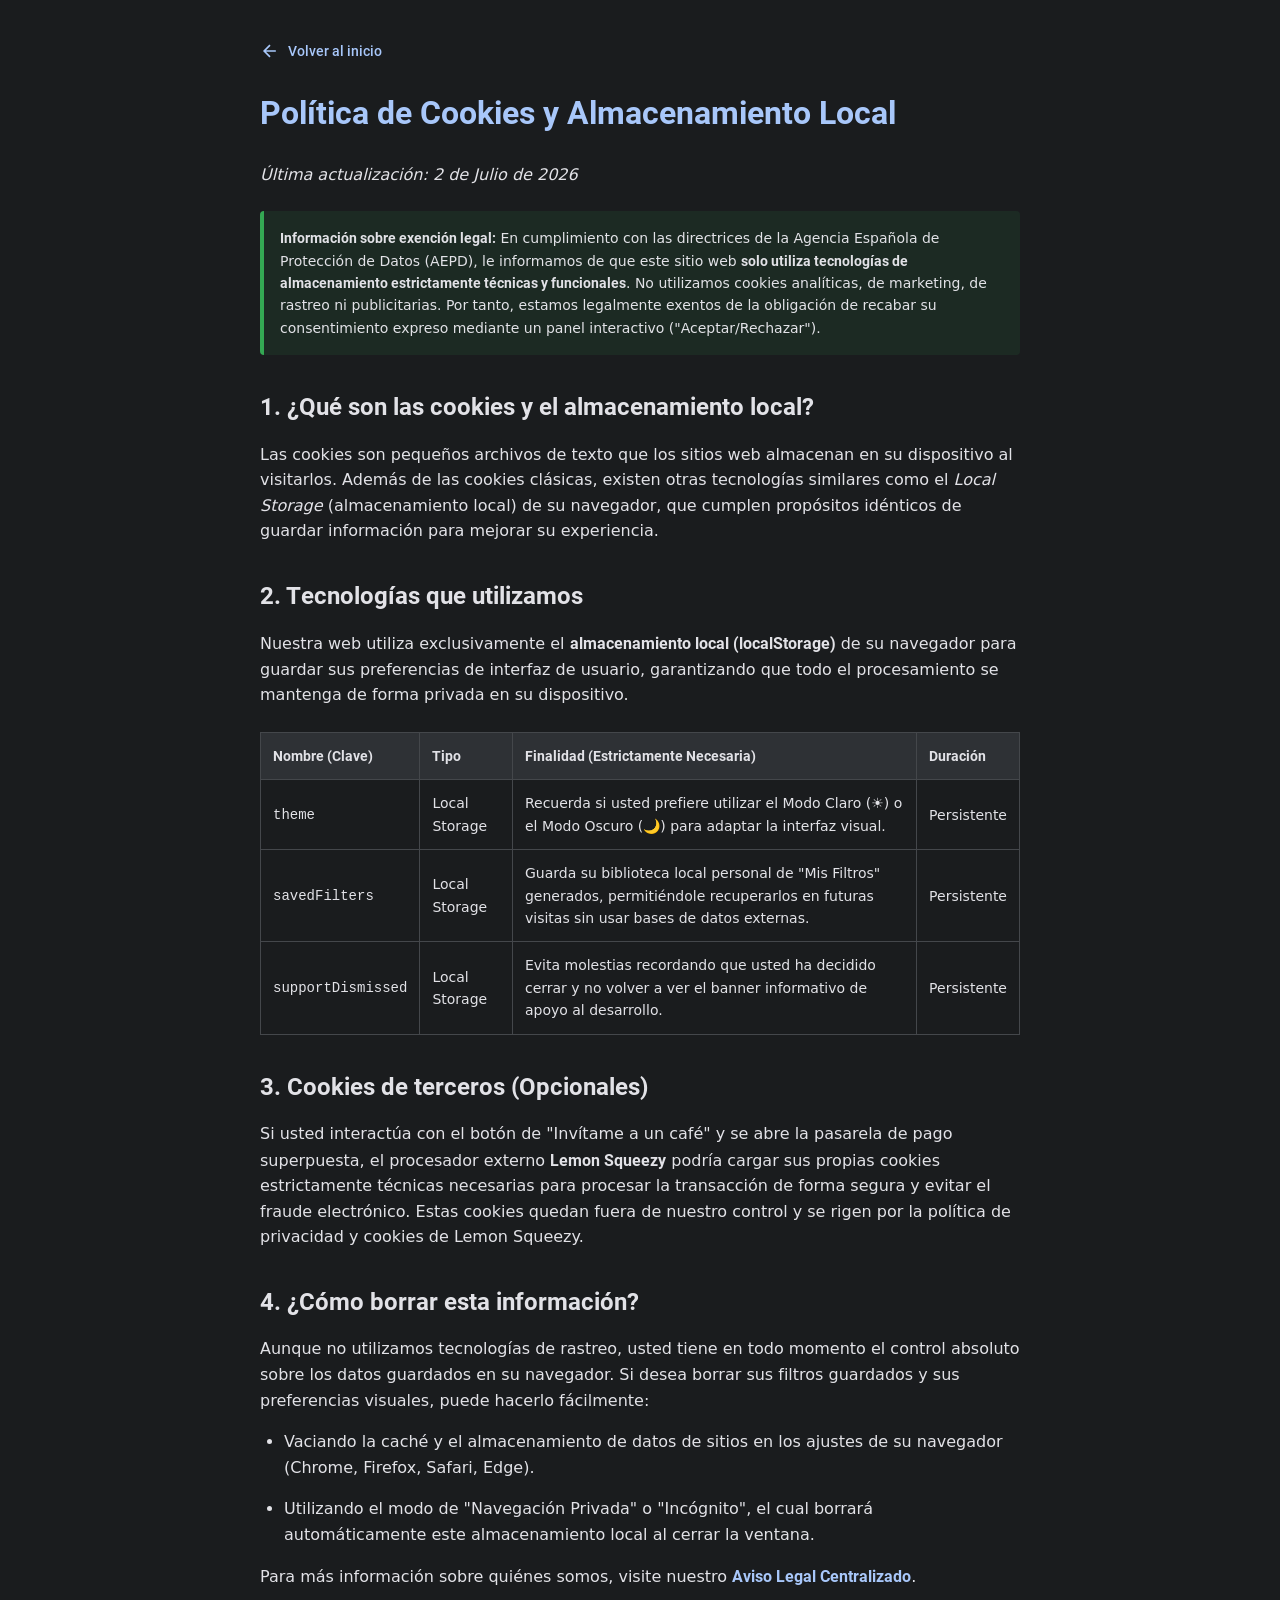
==== legal/cookies.html @ 8088daf4 "FEATURE - Implement Universal Donation Integrator - Replace rate-limited GitHub API check with a mod" ====
<!DOCTYPE html>
<html lang="es" data-theme="dark">
<head>
  <meta charset="UTF-8" />
  <meta name="viewport" content="width=device-width, initial-scale=1.0" />
  <title>Política de Cookies - Gmail Filter Builder</title>
  <link rel="stylesheet" href="../assets/css/styles.css?v=3" />
  <style>
    .legal-container {
      max-width: 800px;
      margin: 40px auto;
      padding: 0 20px;
      line-height: 1.6;
      color: var(--md-on-surface);
      font-family: var(--font-base);
    }
    .legal-container h1 { font-size: 32px; margin-bottom: 24px; color: var(--md-primary); }
    .legal-container h2 { font-size: 24px; margin-top: 32px; margin-bottom: 16px; }
    .legal-container h3 { font-size: 18px; margin-top: 24px; margin-bottom: 12px; }
    .legal-container p, .legal-container li { margin-bottom: 16px; font-size: 16px; }
    .legal-container ul { padding-left: 24px; }
    .legal-container table { width: 100%; border-collapse: collapse; margin: 24px 0; font-size: 14px; }
    .legal-container th, .legal-container td { border: 1px solid var(--md-outline); padding: 12px; text-align: left; }
    .legal-container th { background: var(--md-surface-variant); }
    .legal-container a { color: var(--md-primary); text-decoration: none; }
    .legal-container a:hover { text-decoration: underline; }
    .back-btn { display: inline-flex; align-items: center; gap: 8px; margin-bottom: 24px; color: var(--md-on-surface-variant); text-decoration: none; font-weight: 500; }
    .back-btn:hover { color: var(--md-primary); }
    .alert-box { background: rgba(52, 168, 83, 0.1); border-left: 4px solid #34A853; padding: 16px; margin: 24px 0; border-radius: 4px; }
  </style>
</head>
<body>
  <div class="legal-container">
    <a href="../index.html" class="back-btn">
      <svg width="20" height="20" viewBox="0 0 24 24" fill="none" stroke="currentColor" stroke-width="2"><path d="M19 12H5M12 19l-7-7 7-7"/></svg>
      Volver al inicio
    </a>
    
    <h1>Política de Cookies y Almacenamiento Local</h1>
    <p><em>Última actualización: 2 de Julio de 2026</em></p>

    <div class="alert-box">
      <strong>Información sobre exención legal:</strong> En cumplimiento con las directrices de la Agencia Española de Protección de Datos (AEPD), le informamos de que este sitio web <strong>solo utiliza tecnologías de almacenamiento estrictamente técnicas y funcionales</strong>. No utilizamos cookies analíticas, de marketing, de rastreo ni publicitarias. Por tanto, estamos legalmente exentos de la obligación de recabar su consentimiento expreso mediante un panel interactivo ("Aceptar/Rechazar").
    </div>

    <h2>1. ¿Qué son las cookies y el almacenamiento local?</h2>
    <p>Las cookies son pequeños archivos de texto que los sitios web almacenan en su dispositivo al visitarlos. Además de las cookies clásicas, existen otras tecnologías similares como el <em>Local Storage</em> (almacenamiento local) de su navegador, que cumplen propósitos idénticos de guardar información para mejorar su experiencia.</p>

    <h2>2. Tecnologías que utilizamos</h2>
    <p>Nuestra web utiliza exclusivamente el <strong>almacenamiento local (localStorage)</strong> de su navegador para guardar sus preferencias de interfaz de usuario, garantizando que todo el procesamiento se mantenga de forma privada en su dispositivo.</p>
    
    <table>
      <thead>
        <tr>
          <th>Nombre (Clave)</th>
          <th>Tipo</th>
          <th>Finalidad (Estrictamente Necesaria)</th>
          <th>Duración</th>
        </tr>
      </thead>
      <tbody>
        <tr>
          <td><code>theme</code></td>
          <td>Local Storage</td>
          <td>Recuerda si usted prefiere utilizar el Modo Claro (☀️) o el Modo Oscuro (🌙) para adaptar la interfaz visual.</td>
          <td>Persistente</td>
        </tr>
        <tr>
          <td><code>savedFilters</code></td>
          <td>Local Storage</td>
          <td>Guarda su biblioteca local personal de "Mis Filtros" generados, permitiéndole recuperarlos en futuras visitas sin usar bases de datos externas.</td>
          <td>Persistente</td>
        </tr>
        <tr>
          <td><code>supportDismissed</code></td>
          <td>Local Storage</td>
          <td>Evita molestias recordando que usted ha decidido cerrar y no volver a ver el banner informativo de apoyo al desarrollo.</td>
          <td>Persistente</td>
        </tr>
      </tbody>
    </table>

    <h2>3. Cookies de terceros (Opcionales)</h2>
    <p>Si usted interactúa con el botón de "Invítame a un café" y se abre la pasarela de pago superpuesta, el procesador externo <strong>Lemon Squeezy</strong> podría cargar sus propias cookies estrictamente técnicas necesarias para procesar la transacción de forma segura y evitar el fraude electrónico. Estas cookies quedan fuera de nuestro control y se rigen por la política de privacidad y cookies de Lemon Squeezy.</p>

    <h2>4. ¿Cómo borrar esta información?</h2>
    <p>Aunque no utilizamos tecnologías de rastreo, usted tiene en todo momento el control absoluto sobre los datos guardados en su navegador. Si desea borrar sus filtros guardados y sus preferencias visuales, puede hacerlo fácilmente:</p>
    <ul>
      <li>Vaciando la caché y el almacenamiento de datos de sitios en los ajustes de su navegador (Chrome, Firefox, Safari, Edge).</li>
      <li>Utilizando el modo de "Navegación Privada" o "Incógnito", el cual borrará automáticamente este almacenamiento local al cerrar la ventana.</li>
    </ul>

    <p>Para más información sobre quiénes somos, visite nuestro <strong><a href="#" id="hub-legal-link">Aviso Legal Centralizado</a></strong>.</p>
  </div>
  <script>
    // Configuración del HUB LEGAL (El usuario pondrá aquí su enlace final)
    const CENTRAL_LEGAL_HUB_URL = "https://salmonidas-dev.vercel.app/legal-identity"; 
    document.getElementById('hub-legal-link').href = CENTRAL_LEGAL_HUB_URL;
  </script>
</body>
</html>
---- assets/css/styles.css ----
/* ============================================================
   Gmail Filter Builder – styles.css
   Material Design 3 inspired design system
   ============================================================ */


@font-face {
  font-family: 'Roboto';
  src: url('../fonts/Roboto-Regular.ttf') format('truetype');
  font-weight: 400;
  font-style: normal;
  font-display: swap;
}
@font-face {
  font-family: 'Roboto';
  src: url('../fonts/Roboto-Medium.ttf') format('truetype');
  font-weight: 500;
  font-style: normal;
  font-display: swap;
}
@font-face {
  font-family: 'Roboto';
  src: url('../fonts/Roboto-Bold.ttf') format('truetype');
  font-weight: 700;
  font-style: normal;
  font-display: swap;
}

/* ── CSS Custom Properties (M3 Tokens) ───────────────────── */
:root {
  /* Primary palette — Gmail Blue */
  --md-primary:          #4285F4;
  --md-primary-container:#D2E3FC;
  --md-on-primary:       #FFFFFF;
  --md-on-primary-container: #041E49;

  /* Secondary palette */
  --md-secondary:        #5f6368;
  --md-secondary-container: #E8EAED;
  --md-on-secondary:     #FFFFFF;
  --md-on-secondary-container: #1f2124;

  /* Tertiary — Gmail Green */
  --md-tertiary:         #34A853;
  --md-tertiary-container:#CEEAD6;

  /* Error — Gmail Red */
  --md-error:            #EA4335;
  --md-on-error:         #FFFFFF;
  --md-error-container:  #FCE8E6;
  --md-on-error-container: #370B01;

  /* Gmail Yellow (accent) */
  --md-gmail-yellow:     #FBBC04;
  --md-gmail-yellow-container: #FEF9C3;

  /* Surface / Background */
  --md-background:       #F8F9FA;
  --md-surface:          #FFFFFF;
  --md-surface-variant:  #F1F3F4;
  --md-surface-dim:      #E8EAED;
  --md-outline:          #DADCE0;
  --md-outline-variant:  #F1F3F4;

  /* On-Surface */
  --md-on-background:    #202124;
  --md-on-surface:       #202124;
  --md-on-surface-variant: #5f6368;

  /* Elevation shadows */
  --shadow-1: 0 1px 2px rgba(0,0,0,.08), 0 1px 3px 1px rgba(0,0,0,.06);
  --shadow-2: 0 1px 2px rgba(0,0,0,.1),  0 2px 6px 2px rgba(0,0,0,.08);
  --shadow-3: 0 4px 8px 3px rgba(0,0,0,.1), 0 1px 3px rgba(0,0,0,.12);

  /* Shape */
  --radius-xs: 4px;
  --radius-sm: 8px;
  --radius-md: 12px;
  --radius-lg: 16px;
  --radius-xl: 24px;
  --radius-full: 9999px;

  /* Typography */
  --font-base: 'Roboto', 'Segoe UI', system-ui, sans-serif;
  --font-mono: ui-monospace, SFMono-Regular, Menlo, Monaco, Consolas, monospace;

  /* Spacing */
  --sp-1:  4px;
  --sp-2:  8px;
  --sp-3: 12px;
  --sp-4: 16px;
  --sp-5: 20px;
  --sp-6: 24px;
  --sp-8: 32px;
  --sp-10: 40px;
  --sp-12: 48px;

  /* Transitions */
  --transition-fast: 150ms ease;
  --transition-std:  250ms cubic-bezier(.2,0,0,1);
}

/* ── Dark Mode Tokens ─────────────────────────────────────── */
[data-theme="dark"] {
  /* Primary */
  --md-primary:                #A8C7FA;
  --md-primary-container:      #0842A0;
  --md-on-primary:             #062E6F;
  --md-on-primary-container:   #D6E3FF;

  /* Secondary */
  --md-secondary:              #BCC7DB;
  --md-secondary-container:    #3E4759;
  --md-on-secondary:           #273141;
  --md-on-secondary-container: #D8E3F8;

  /* Tertiary */
  --md-tertiary:               #6DD58C;
  --md-tertiary-container:     #0A3818;

  /* Error */
  --md-error:                  #FFB4AB;
  --md-on-error:               #690005;
  --md-error-container:        #93000A;
  --md-on-error-container:     #FFFFFF; /* White for max contrast on dark red */

  /* Surface / Background */
  --md-background:             #1A1C1E;
  --md-surface:                #25272A;
  --md-surface-variant:        #2E3135;
  --md-surface-dim:            #3A3D41;
  --md-outline:                #44474B;
  --md-outline-variant:        #2E3135;

  /* On-Surface */
  --md-on-background:          #E2E2E7;
  --md-on-surface:             #E2E2E7;
  --md-on-surface-variant:     #C3C6CF;

  /* Elevation */
  --shadow-1: 0 1px 2px rgba(0,0,0,.35), 0 1px 3px 1px rgba(0,0,0,.25);
  --shadow-2: 0 1px 2px rgba(0,0,0,.4),  0 2px 6px 2px rgba(0,0,0,.3);
  --shadow-3: 0 4px 8px 3px rgba(0,0,0,.4), 0 1px 3px rgba(0,0,0,.4);
}

/* ── Dark Mode Specific Overrides ─────────────────────────── */
[data-theme="dark"] .query-output {
  background: #0D2A5E;
  border-color: #1558D6;
}
[data-theme="dark"] .query-text { color: #A8C7FA; }

[data-theme="dark"] .summary-box {
  background: #0A3818;
  border-left-color: var(--md-tertiary);
}
[data-theme="dark"] .summary-box p { color: #6DD58C; }
[data-theme="dark"] .summary-title  { color: #6DD58C; }

[data-theme="dark"] .example-card-query {
  background: #0842A0;
  color: #A8C7FA;
}
[data-theme="dark"] .header-donate-btn:hover { background: rgba(255,255,255,.1); }
[data-theme="dark"] .support-banner { background: linear-gradient(135deg, #3B2500 0%, #512D00 100%); }

/* ── Theme Toggle Button ──────────────────────────────────── */
.theme-toggle-btn {
  display: inline-flex;
  align-items: center;
  justify-content: center;
  width: 36px;
  height: 36px;
  border-radius: var(--radius-full);
  border: none;
  background: transparent;
  color: var(--md-on-surface-variant);
  cursor: pointer;
  transition: background var(--transition-fast), color var(--transition-fast);
  flex-shrink: 0;
}
.theme-toggle-btn:hover {
  background: var(--md-surface-dim);
  color: var(--md-on-surface);
}


/* ── Reset ────────────────────────────────────────────────── */
*, *::before, *::after { box-sizing: border-box; margin: 0; padding: 0; }
html { scroll-behavior: smooth; }
body {
  font-family: var(--font-base);
  font-size: 14px;
  line-height: 1.5;
  background: var(--md-background);
  color: var(--md-on-background);
  min-height: 100dvh;
  width: 100%;
  max-width: 100%;
  overflow-x: hidden;
  word-wrap: break-word;
  overflow-wrap: break-word;
}
html { 
  width: 100%;
  max-width: 100%;
  overflow-x: hidden; 
}
img, svg { display: block; }
button, input, select, textarea { font-family: inherit; }
a { color: var(--md-primary); }

/* ── Utilities ────────────────────────────────────────────── */
.hidden { display: none !important; }
.sr-only { position: absolute; width: 1px; height: 1px; overflow: hidden; clip: rect(0 0 0 0); white-space: nowrap; }

/* ── App Shell ────────────────────────────────────────────── */
.app-shell {
  display: flex;
  flex-direction: column;
  min-height: 100dvh;
  width: 100%;
  max-width: 100%;
  overflow-x: hidden;
  box-sizing: border-box;
}
.main-content {
  flex: 1;
}

/* ── Top App Bar ──────────────────────────────────────────── */
.app-bar {
  background: var(--md-surface);
  border-bottom: 1px solid var(--md-outline);
  position: sticky;
  top: 0;
  z-index: 100;
  box-shadow: var(--shadow-1);
}
.app-bar-inner {
  max-width: 1200px;
  margin: 0 auto;
  padding: var(--sp-3) var(--sp-6);
  display: flex;
  align-items: center;
  gap: var(--sp-4);
}
.app-bar-brand {
  display: flex;
  align-items: center;
  gap: var(--sp-3);
  flex: 1;
  min-width: 0;
}
.brand-icon {
  width: 36px;
  height: 36px;
  border-radius: var(--radius-sm);
  background: linear-gradient(135deg, #EA4335 0%, #FBBC04 35%, #34A853 65%, #4285F4 100%);
  display: flex;
  align-items: center;
  justify-content: center;
  flex-shrink: 0;
}
.brand-icon svg { width: 20px; height: 20px; color: white; }
.brand-text { display: flex; flex-direction: column; }
.brand-title {
  font-size: 16px;
  font-weight: 600;
  color: var(--md-on-surface);
  line-height: 1.2;
}
.brand-subtitle {
  font-size: 12px;
  color: var(--md-on-surface-variant);
  display: none;
}
@media (min-width: 600px) { .brand-subtitle { display: block; } }

.lang-select-wrapper {
  display: flex;
  align-items: center;
  gap: var(--sp-2);
}
.lang-select-wrapper svg { width: 16px; height: 16px; color: var(--md-on-surface-variant); }
#lang-select {
  border: 1px solid var(--md-outline);
  border-radius: var(--radius-full);
  background: var(--md-surface-variant);
  color: var(--md-on-surface);
  padding: var(--sp-1) var(--sp-3);
  font-size: 13px;
  cursor: pointer;
  outline: none;
  transition: border-color var(--transition-fast);
}
#lang-select:focus { border-color: var(--md-primary); }

/* ── Navigation Bar ───────────────────────────────────────── */
.nav-bar {
  background: var(--md-surface);
  border-bottom: 1px solid var(--md-outline);
}
.nav-bar-inner {
  max-width: 1200px;
  margin: 0 auto;
  padding: 0 var(--sp-6);
  display: flex;
  gap: 0;
  overflow-x: auto;
  scrollbar-width: none;
}
.nav-bar-inner::-webkit-scrollbar { display: none; }
.nav-link {
  display: flex;
  align-items: center;
  gap: var(--sp-2);
  padding: var(--sp-3) var(--sp-4);
  font-size: 13px;
  font-weight: 500;
  color: var(--md-on-surface-variant);
  text-decoration: none;
  border-bottom: 2px solid transparent;
  white-space: nowrap;
  flex-shrink: 0;
  transition: color var(--transition-fast), border-color var(--transition-fast);
  cursor: pointer;
  background: none;
  border-top: none;
  border-left: none;
  border-right: none;
}
.nav-link svg { width: 18px; height: 18px; }
.nav-link:hover { color: var(--md-primary); background: var(--md-primary-container); }
.nav-link.active {
  color: var(--md-primary);
  border-bottom-color: var(--md-primary);
  font-weight: 600;
}

/* ── Main Content ─────────────────────────────────────────── */
.main-content {
  max-width: 1200px;
  margin: 0 auto;
  padding: var(--sp-6);
  width: 100%;
}

/* ── Section Layout ───────────────────────────────────────── */
.main-section { display: flex; flex-direction: column; gap: var(--sp-5); }

/* ── Cards ────────────────────────────────────────────────── */
.md-card {
  background: var(--md-surface);
  border-radius: var(--radius-lg);
  border: 1px solid var(--md-outline);
  box-shadow: var(--shadow-1);
  overflow: hidden;
  transition: box-shadow var(--transition-std);
  width: 100%;
  min-width: 0;
  box-sizing: border-box;
}
.md-card:hover { box-shadow: var(--shadow-2); }

.card-header {
  display: flex;
  align-items: center;
  justify-content: space-between;
  padding: var(--sp-4) var(--sp-6);
  border-bottom: 1px solid var(--md-outline);
  flex-wrap: wrap;
  gap: var(--sp-3);
}
.card-header-left { display: flex; align-items: center; gap: var(--sp-3); }
.card-header-icon {
  width: 32px;
  height: 32px;
  border-radius: var(--radius-sm);
  background: var(--md-primary-container);
  display: flex;
  align-items: center;
  justify-content: center;
  flex-shrink: 0;
}
.card-header-icon svg { width: 18px; height: 18px; color: var(--md-primary); }
.card-title {
  font-size: 15px;
  font-weight: 600;
  color: var(--md-on-surface);
}
.card-header-actions { display: flex; gap: var(--sp-2); }
.card-body { padding: var(--sp-5) var(--sp-6); }

/* ── Buttons ──────────────────────────────────────────────── */
.md-btn {
  display: inline-flex;
  align-items: center;
  gap: var(--sp-2);
  padding: var(--sp-2) var(--sp-4);
  border-radius: var(--radius-full);
  font-size: 13px;
  font-weight: 500;
  cursor: pointer;
  border: none;
  transition: background var(--transition-fast), box-shadow var(--transition-fast), transform 80ms;
  text-decoration: none;
  white-space: nowrap;
  line-height: 1;
  height: 36px;
}
.md-btn:active { transform: scale(.97); }
.md-btn svg, .btn-icon { width: 16px; height: 16px; }

.md-btn-primary {
  background: var(--md-primary);
  color: var(--md-on-primary);
}
.md-btn-primary:hover { background: #1a6de0; box-shadow: var(--shadow-1); }

.md-btn-tonal {
  background: var(--md-primary-container);
  color: var(--md-on-primary-container);
}
.md-btn-tonal:hover { background: #bbCFF9; }

.md-btn-text {
  background: transparent;
  color: var(--md-primary);
}
.md-btn-text:hover { background: var(--md-primary-container); }

.md-btn-outline {
  background: transparent;
  color: var(--md-primary);
  border: 1px solid var(--md-outline);
}
.md-btn-outline:hover { background: var(--md-primary-container); border-color: var(--md-primary); }

.md-btn-danger {
  background: var(--md-error-container);
  color: var(--md-on-error-container);
  border: 1px solid transparent;
}
.md-btn-danger:hover { background: #F2B8B5; }
[data-theme="dark"] .md-btn-danger:hover { background: #B3261E; }

.icon-btn {
  display: inline-flex;
  align-items: center;
  justify-content: center;
  width: 36px;
  height: 36px;
  border-radius: var(--radius-full);
  border: none;
  background: transparent;
  color: var(--md-on-surface-variant);
  cursor: pointer;
  transition: background var(--transition-fast), color var(--transition-fast);
  flex-shrink: 0;
}
.icon-btn svg { width: 18px; height: 18px; }
.icon-btn:hover { background: var(--md-surface-dim); color: var(--md-error); }

/* ── Form Inputs ──────────────────────────────────────────── */
.md-input, .md-select {
  width: 100%;
  padding: var(--sp-2) var(--sp-3);
  border: 1px solid var(--md-outline);
  border-radius: var(--radius-sm);
  background: var(--md-surface);
  color: var(--md-on-surface);
  font-size: 13px;
  outline: none;
  transition: border-color var(--transition-fast), box-shadow var(--transition-fast);
  height: 40px;
}
.md-input:focus, .md-select:focus {
  border-color: var(--md-primary);
  box-shadow: 0 0 0 2px rgba(66,133,244,.2);
}
.md-input::placeholder { color: var(--md-on-surface-variant); }
.select-wrapper { position: relative; }
.select-wrapper::after {
  content: '';
  position: absolute;
  right: 10px;
  top: 50%;
  transform: translateY(-50%);
  width: 0;
  height: 0;
  border-left: 4px solid transparent;
  border-right: 4px solid transparent;
  border-top: 5px solid var(--md-on-surface-variant);
  pointer-events: none;
}
.md-select { appearance: none; padding-right: 28px; cursor: pointer; }

/* ── Chip ─────────────────────────────────────────────────── */
.md-chip {
  display: inline-flex;
  align-items: center;
  gap: var(--sp-1);
  padding: var(--sp-1) var(--sp-3);
  border-radius: var(--radius-full);
  border: 1px solid var(--md-outline);
  background: var(--md-surface-variant);
  color: var(--md-on-surface-variant);
  font-size: 12px;
  font-weight: 500;
  cursor: pointer;
  user-select: none;
  transition: background var(--transition-fast), border-color var(--transition-fast), color var(--transition-fast);
  height: 32px;
}
.md-chip input[type="checkbox"] { display: none; }
.md-chip.active {
  background: var(--md-error-container);
  border-color: var(--md-error);
  color: var(--md-error);
}
.md-chip:hover { border-color: var(--md-primary); }

/* ── Condition Builder ────────────────────────────────────── */
#conditions-list {
  display: flex;
  flex-direction: column;
  gap: var(--sp-3);
}

.condition-row {
  background: var(--md-surface-variant);
  border: 1px solid var(--md-outline);
  border-radius: var(--radius-md);
  padding: var(--sp-4);
  transition: border-color var(--transition-fast), box-shadow var(--transition-fast);
  animation: slideIn 200ms var(--transition-std) both;
}
.condition-row:hover { border-color: var(--md-primary); box-shadow: var(--shadow-1); }

@keyframes slideIn {
  from { opacity: 0; transform: translateY(-8px); }
  to   { opacity: 1; transform: translateY(0); }
}

.condition-header {
  display: grid;
  grid-template-columns: 1fr 1fr auto;
  gap: var(--sp-3);
  align-items: end;
}
@media (max-width: 640px) {
  .condition-header { grid-template-columns: 1fr; }
}

.condition-field { display: flex; flex-direction: column; gap: var(--sp-1); min-width: 0; }
.condition-value-field { flex: 1; }
.condition-label {
  font-size: 11px;
  font-weight: 600;
  text-transform: uppercase;
  letter-spacing: .04em;
  color: var(--md-on-surface-variant);
}

.condition-actions {
  display: flex;
  align-items: center;
  gap: var(--sp-2);
  flex-shrink: 0;
  padding-bottom: 0;
  align-self: end;
}

.condition-note {
  margin-top: var(--sp-2);
  font-size: 12px;
  color: var(--md-on-surface-variant);
  font-style: italic;
}

.condition-logic {
  display: flex;
  align-items: center;
  gap: var(--sp-3);
  margin-top: var(--sp-3);
  padding-top: var(--sp-3);
  border-top: 1px dashed var(--md-outline);
}
.logic-label { font-size: 12px; color: var(--md-on-surface-variant); font-weight: 500; }
.logic-toggle { display: flex; border: 1px solid var(--md-outline); border-radius: var(--radius-full); overflow: hidden; }
.logic-btn {
  padding: var(--sp-1) var(--sp-3);
  font-size: 12px;
  font-weight: 600;
  border: none;
  background: transparent;
  color: var(--md-on-surface-variant);
  cursor: pointer;
  transition: background var(--transition-fast), color var(--transition-fast);
}
.logic-btn.active { background: var(--md-primary); color: var(--md-on-primary); }

/* ── Empty State ──────────────────────────────────────────── */
.empty-state {
  display: flex;
  flex-direction: column;
  align-items: center;
  gap: var(--sp-3);
  padding: var(--sp-10) var(--sp-6);
  text-align: center;
  color: var(--md-on-surface-variant);
}
.empty-state svg { width: 48px; height: 48px; opacity: .4; }
.empty-state p { font-size: 14px; max-width: 360px; }

/* ── Builder Toolbar (bottom) ─────────────────────────────── */
.builder-toolbar {
  display: flex;
  gap: var(--sp-2);
  flex-wrap: wrap;
  align-items: center;
}
.builder-toolbar-spacer { flex: 1; }

/* ── Advanced Editor ──────────────────────────────────────── */
#advanced-editor { padding: var(--sp-4); }
#advanced-query-input {
  width: 100%;
  min-height: 80px;
  font-family: var(--font-mono);
  font-size: 13px;
  border: 1px solid var(--md-outline);
  border-radius: var(--radius-sm);
  padding: var(--sp-3);
  background: var(--md-surface-variant);
  color: var(--md-on-surface);
  resize: vertical;
  outline: none;
  transition: border-color var(--transition-fast);
}
#advanced-query-input:focus { border-color: var(--md-primary); box-shadow: 0 0 0 2px rgba(66,133,244,.2); }
.advanced-note {
  margin-top: var(--sp-2);
  font-size: 12px;
  color: var(--md-on-surface-variant);
}

/* ── Preview Card ─────────────────────────────────────────── */
.query-output {
  background: var(--md-on-primary-container);
  border-radius: var(--radius-md);
  padding: var(--sp-4) var(--sp-5);
  border: 1px solid var(--md-primary-container);
}
.query-text {
  font-family: var(--font-mono);
  font-size: 14px;
  color: var(--md-primary);
  word-break: break-all;
  line-height: 1.7;
  font-weight: 500;
}
.query-meta {
  display: flex;
  align-items: center;
  justify-content: space-between;
  margin-top: var(--sp-3);
  flex-wrap: wrap;
  gap: var(--sp-2);
}
.char-count { font-size: 12px; color: var(--md-on-surface-variant); }
.query-actions { display: flex; gap: var(--sp-2); }

.summary-box {
  background: var(--md-tertiary-container);
  border-radius: var(--radius-md);
  padding: var(--sp-4);
  border-left: 4px solid var(--md-tertiary);
}
.summary-box p {
  font-size: 13px;
  color: #137333;
  line-height: 1.6;
}
.summary-title {
  font-size: 12px;
  font-weight: 600;
  text-transform: uppercase;
  letter-spacing: .05em;
  color: var(--md-tertiary);
  margin-bottom: var(--sp-2);
}
.preview-empty {
  font-size: 14px;
  color: var(--md-on-surface-variant);
  font-style: italic;
  padding: var(--sp-4) 0;
}

/* ── Examples Section ─────────────────────────────────────── */
.section-intro { font-size: 14px; color: var(--md-on-surface-variant); margin-bottom: var(--sp-2); }
.examples-grid {
  display: grid;
  grid-template-columns: repeat(auto-fill, minmax(280px, 1fr));
  gap: var(--sp-4);
}
.example-card {
  background: var(--md-surface);
  border: 1px solid var(--md-outline);
  border-radius: var(--radius-lg);
  box-shadow: var(--shadow-1);
  display: flex;
  flex-direction: column;
  overflow: hidden;
  transition: box-shadow var(--transition-std), transform var(--transition-std);
}
.example-card:hover { box-shadow: var(--shadow-3); transform: translateY(-2px); }
.example-card-body { padding: var(--sp-4) var(--sp-4) var(--sp-3); flex: 1; min-width: 0; }
.example-card-title { font-size: 14px; font-weight: 600; color: var(--md-on-surface); margin-bottom: var(--sp-2); }
.example-card-desc  { font-size: 13px; color: var(--md-on-surface-variant); line-height: 1.5; margin-bottom: var(--sp-3); }
.example-card-query {
  display: block;
  font-family: var(--font-mono);
  font-size: 11px;
  color: var(--md-primary);
  background: var(--md-primary-container);
  border-radius: var(--radius-xs);
  padding: var(--sp-2) var(--sp-3);
  word-break: normal;
  white-space: nowrap;
  overflow-x: auto;
  line-height: 1.6;
}
.example-card-footer {
  padding: var(--sp-3) var(--sp-4);
  border-top: 1px solid var(--md-outline);
  background: var(--md-surface-variant);
}

/* ── Help Section ─────────────────────────────────────────── */
.help-table-wrapper {
  overflow-x: auto;
  width: 100%;
}
.help-table {
  width: 100%;
  min-width: 500px;
  border-collapse: collapse;
  font-size: 13px;
}
.help-table th {
  text-align: left;
  font-weight: 600;
  color: var(--md-on-surface-variant);
  font-size: 11px;
  text-transform: uppercase;
  letter-spacing: .05em;
  padding: var(--sp-2) var(--sp-3);
  border-bottom: 2px solid var(--md-outline);
}
.help-table td { padding: var(--sp-2) var(--sp-3); border-bottom: 1px solid var(--md-outline-variant); vertical-align: top; }
.help-table tr:last-child td { border-bottom: none; }
.help-table tr:hover td { background: var(--md-surface-variant); }
.op-cell code {
  font-family: var(--font-mono);
  font-size: 12px;
  color: var(--md-primary);
  background: var(--md-primary-container);
  padding: 1px 5px;
  border-radius: var(--radius-xs);
}
.tips-list {
  list-style: none;
  display: flex;
  flex-direction: column;
  gap: var(--sp-2);
}
.tips-list li {
  display: flex;
  gap: var(--sp-3);
  font-size: 13px;
  color: var(--md-on-surface);
  line-height: 1.5;
}
.tips-list li::before {
  content: '💡';
  flex-shrink: 0;
}
.help-tips-title {
  font-size: 14px;
  font-weight: 600;
  color: var(--md-on-surface);
  margin-bottom: var(--sp-3);
  margin-top: var(--sp-2);
}

/* ── Support Banner ───────────────────────────────────────── */
.support-banner {
  background: linear-gradient(135deg, #FEF3C7 0%, #FDE68A 100%);
  border: 1px solid #F59E0B;
  border-radius: var(--radius-lg);
  padding: var(--sp-5) var(--sp-6);
  display: flex;
  gap: var(--sp-4);
  align-items: center;
  flex-wrap: wrap;
}
.support-icon { font-size: 32px; flex-shrink: 0; }
.support-text { flex: 1; min-width: 180px; }
.support-title { font-size: 15px; font-weight: 600; color: #92400E; margin-bottom: var(--sp-1); }
.support-desc  { font-size: 13px; color: #78350F; }
.support-links { display: flex; gap: var(--sp-2); flex-wrap: wrap; }
.support-link  {
  background: white;
  color: #92400E !important;
  border: 1px solid #F59E0B;
  text-decoration: none;
}
.support-link:hover { background: #92400E; color: white !important; }

/* ── Footer ───────────────────────────────────────────────── */
.app-footer {
  border-top: 1px solid var(--md-outline);
  background: var(--md-surface);
  padding: var(--sp-4) var(--sp-6);
  margin-top: var(--sp-8);
}
.app-footer-inner {
  max-width: 1200px;
  margin: 0 auto;
  display: flex;
  align-items: center;
  justify-content: space-between;
  flex-wrap: wrap;
  gap: var(--sp-2);
  font-size: 12px;
  color: var(--md-on-surface-variant);
}
.footer-disclaimer { font-style: italic; }

/* ── Save Filter Modal ────────────────────────────────────── */
.modal-overlay {
  position: fixed;
  inset: 0;
  background: rgba(0,0,0,0.45);
  backdrop-filter: blur(4px);
  -webkit-backdrop-filter: blur(4px);
  display: flex;
  align-items: center;
  justify-content: center;
  z-index: 1000;
  padding: var(--sp-4);
  animation: modal-fade-in 0.18s ease;
}
.modal-overlay.hidden { display: none; }

@keyframes modal-fade-in {
  from { opacity: 0; }
  to   { opacity: 1; }
}

.modal-card {
  background: var(--md-surface);
  border-radius: var(--radius-xl);
  box-shadow: var(--shadow-5);
  width: 100%;
  max-width: 420px;
  overflow: hidden;
  animation: modal-slide-in 0.22s cubic-bezier(0.34,1.56,0.64,1);
}
@keyframes modal-slide-in {
  from { transform: translateY(24px) scale(0.97); opacity: 0; }
  to   { transform: translateY(0)    scale(1);    opacity: 1; }
}
.modal-header {
  display: flex;
  align-items: center;
  gap: var(--sp-3);
  padding: var(--sp-5) var(--sp-5) var(--sp-3);
  border-bottom: 1px solid var(--md-outline-variant);
}
.modal-header-icon {
  width: 36px; height: 36px;
  border-radius: var(--radius-md);
  background: var(--md-primary-container);
  color: var(--md-primary);
  display: flex; align-items: center; justify-content: center;
  flex-shrink: 0;
}
.modal-header-icon svg { width: 18px; height: 18px; }
.modal-title { font-size: 16px; font-weight: 600; color: var(--md-on-surface); }
.modal-body  { padding: var(--sp-4) var(--sp-5); display: flex; flex-direction: column; gap: var(--sp-3); }
.modal-label { font-size: 13px; color: var(--md-on-surface-variant); font-weight: 500; }
.modal-input {
  width: 100%;
  padding: var(--sp-3) var(--sp-4);
  border: 1.5px solid var(--md-outline);
  border-radius: var(--radius-md);
  background: var(--md-surface);
  color: var(--md-on-surface);
  font-family: var(--font-base);
  font-size: 14px;
  outline: none;
  transition: border-color var(--transition-std), box-shadow var(--transition-std);
  box-sizing: border-box;
}
.modal-input:focus {
  border-color: var(--md-primary);
  box-shadow: 0 0 0 3px color-mix(in srgb, var(--md-primary) 18%, transparent);
}
.modal-hint {
  font-size: 12px;
  color: var(--md-on-surface-variant);
  background: var(--md-surface-variant);
  border-radius: var(--radius-sm);
  padding: var(--sp-2) var(--sp-3);
  border-left: 3px solid var(--md-primary);
}
.modal-actions {
  display: flex;
  justify-content: flex-end;
  gap: var(--sp-2);
  padding: var(--sp-3) var(--sp-5) var(--sp-5);
}

/* ── Donation Modal Options ───────────────────────────────── */
.donation-options {
  display: flex;
  flex-direction: column;
  gap: var(--sp-3);
  margin-top: var(--sp-2);
}
.donation-option {
  display: flex;
  align-items: center;
  gap: var(--sp-3);
  width: 100%;
  padding: var(--sp-3) var(--sp-4);
  border-radius: var(--radius-md);
  border: none;
  cursor: pointer;
  font-family: var(--font-base);
  text-align: left;
  transition: transform var(--transition-fast), box-shadow var(--transition-fast), background var(--transition-fast);
}
.donation-option:active {
  transform: scale(0.98);
}
.donation-option-emoji {
  font-size: 20px;
  flex-shrink: 0;
}
.donation-option-text {
  font-size: 14px;
  font-weight: 500;
  line-height: 1.4;
}
.donation-option-primary {
  background: var(--md-primary);
  color: var(--md-on-primary);
  box-shadow: var(--shadow-1);
}
.donation-option-primary:hover {
  box-shadow: var(--shadow-2);
  background: color-mix(in srgb, var(--md-primary) 92%, black);
}
.donation-option-secondary {
  background: transparent;
  color: var(--md-on-surface);
  border: 1px solid var(--md-outline);
}
.donation-option-secondary:hover {
  background: var(--md-surface-variant);
}
.donation-header-icon {
  background: #FCE8E6;
  color: #D93025;
}

[data-theme="dark"] .donation-header-icon {
  background: #4E1F1C;
  color: #F28B82;
}

/* ── Save Snackbar ────────────────────────────────────────── */
.snackbar {
  position: fixed;
  bottom: 24px;
  left: 50%;
  transform: translateX(-50%) translateY(0);
  background: var(--md-on-surface);
  color: var(--md-surface);
  border-radius: var(--radius-full);
  padding: var(--sp-3) var(--sp-4) var(--sp-3) var(--sp-5);
  display: flex;
  align-items: center;
  gap: var(--sp-4);
  font-size: 14px;
  box-shadow: var(--shadow-3);
  z-index: 999;
  min-width: 240px;
  max-width: 90vw;
  animation: snackbar-in 0.28s cubic-bezier(0.34,1.56,0.64,1);
  white-space: nowrap;
}
.snackbar.hidden {
  display: none;
}
@keyframes snackbar-in {
  from { transform: translateX(-50%) translateY(40px); opacity: 0; }
  to   { transform: translateX(-50%) translateY(0);    opacity: 1; }
}
.snackbar-action {
  background: none;
  border: none;
  cursor: pointer;
  font-family: var(--font-base);
  font-size: 13px;
  font-weight: 700;
  color: var(--md-primary-container);
  padding: var(--sp-1) var(--sp-2);
  border-radius: var(--radius-sm);
  transition: background var(--transition-std);
  letter-spacing: .04em;
  text-transform: uppercase;
}
.snackbar-action:hover { background: rgba(255,255,255,0.12); }

/* ── Scrollbar ────────────────────────────────────────────── */
::-webkit-scrollbar { width: 6px; height: 6px; }
::-webkit-scrollbar-track { background: transparent; }
::-webkit-scrollbar-thumb { background: var(--md-outline); border-radius: var(--radius-full); }
::-webkit-scrollbar-thumb:hover { background: var(--md-secondary); }

/* ── Focus-visible polish ─────────────────────────────────── */
:focus-visible {
  outline: 2px solid var(--md-primary);
  outline-offset: 2px;
  border-radius: var(--radius-xs);
}
button:focus:not(:focus-visible) { outline: none; }

/* ── Responsive tweaks ────────────────────────────────────── */
@media (max-width: 600px) {
  .brand-title { display: none; }
}

@media (max-width: 480px) {
  .app-bar-inner { padding: var(--sp-2) var(--sp-4); gap: var(--sp-3); }
  .nav-bar-inner { padding: 0 var(--sp-4); }
  .main-content  { padding: var(--sp-4); }
  .card-header   { padding: var(--sp-3) var(--sp-4); }
  .card-body     { padding: var(--sp-4); }
  
  /* Stack buttons internally */
  .builder-toolbar { flex-direction: column; gap: var(--sp-2); }
  .builder-toolbar .md-btn { width: 100%; flex: none; justify-content: center; height: auto; padding: 10px; white-space: normal; line-height: 1.4; }
  
  .card-header-actions { flex-direction: column; width: 100%; margin-top: var(--sp-2); }
  .card-header-actions .md-btn { width: 100%; flex: none; justify-content: center; height: auto; padding: 10px; white-space: normal; line-height: 1.4; }
  
  .query-meta { flex-direction: column; align-items: stretch; gap: var(--sp-3); }
  .query-actions { flex-direction: column; width: 100%; justify-content: stretch; }
  .query-actions .md-btn, .query-actions #btn-open-gmail { width: 100%; flex: none; justify-content: center; height: auto; padding: 10px; white-space: normal; line-height: 1.4; }

  .condition-actions { margin-top: var(--sp-2); }
  #lang-select { max-width: 100px; text-overflow: ellipsis; overflow: hidden; }
  
  /* Guide adjustments for small screens */
  .guide-step { flex-direction: column; gap: var(--sp-3); padding: var(--sp-3); }
  .guide-step-number { width: 32px; height: 32px; font-size: 14px; }
}

/* ── Header Donate Button ─────────────────────────────────── */
.header-donate-btn {
  display: inline-flex;
  align-items: center;
  justify-content: center;
  width: 36px;
  height: 36px;
  border-radius: var(--radius-full);
  background: transparent;
  color: var(--md-on-surface-variant);
  text-decoration: none;
  transition: background var(--transition-fast), color var(--transition-fast);
  flex-shrink: 0;
}
.header-donate-btn:hover {
  background: #FCE8E6;
  color: #D93025;
}

/* ── Footer Donate Link ───────────────────────────────────── */
.footer-donate-link {
  color: var(--md-primary);
  text-decoration: none;
  font-size: 12px;
  transition: opacity var(--transition-fast);
}
.footer-donate-link:hover { opacity: .75; }

/* ── Support Toast ────────────────────────────────────────── */
#support-toast {
  position: fixed;
  bottom: 24px;
  right: 24px;
  z-index: 300;
  width: 320px;
  background: linear-gradient(135deg, #1558D6 0%, #0B3D9E 100%);
  border-radius: var(--radius-xl);
  box-shadow: 0 8px 32px rgba(21,88,214,.35), 0 2px 8px rgba(0,0,0,.15);
  color: #fff;
  padding: var(--sp-5);
  display: flex;
  flex-direction: column;
  gap: var(--sp-3);
  /* Hidden state */
  transform: translateY(calc(100% + 32px));
  opacity: 0;
  pointer-events: none;
  transition: transform 420ms cubic-bezier(.2,0,0,1), opacity 420ms;
}
#support-toast.toast-visible {
  transform: translateY(0);
  opacity: 1;
  pointer-events: auto;
}

.toast-header {
  display: flex;
  align-items: flex-start;
  justify-content: space-between;
  gap: var(--sp-2);
}
.toast-title {
  font-size: 15px;
  font-weight: 700;
  line-height: 1.3;
  flex: 1;
}
.toast-close-btn {
  width: 28px;
  height: 28px;
  border-radius: var(--radius-full);
  border: none;
  background: rgba(255,255,255,.15);
  color: #fff;
  cursor: pointer;
  font-size: 16px;
  display: flex;
  align-items: center;
  justify-content: center;
  flex-shrink: 0;
  transition: background var(--transition-fast);
  line-height: 1;
}
.toast-close-btn:hover { background: rgba(255,255,255,.3); }

.toast-desc {
  font-size: 13px;
  line-height: 1.5;
  color: rgba(255,255,255,.88);
}
.toast-links {
  display: flex;
  flex-direction: column;
  gap: var(--sp-2);
}
.toast-cta-link {
  display: inline-flex;
  align-items: center;
  justify-content: center;
  padding: var(--sp-2) var(--sp-4);
  border-radius: var(--radius-full);
  background: rgba(255,255,255,.2);
  border: 1px solid rgba(255,255,255,.35);
  color: #fff;
  font-size: 13px;
  font-weight: 600;
  text-decoration: none;
  transition: background var(--transition-fast);
}
.toast-cta-link:hover { background: rgba(255,255,255,.32); }

.toast-dismiss {
  display: block;
  text-align: center;
  font-size: 11px;
  color: rgba(255,255,255,.6);
  background: none;
  border: none;
  cursor: pointer;
  padding: 0;
  transition: color var(--transition-fast);
}
.toast-dismiss:hover { color: rgba(255,255,255,.9); }

@media (max-width: 480px) {
  #support-toast {
    left: 12px;
    right: 12px;
    width: auto;
    bottom: 16px;
  }
}

/* ── Google Color Accents ─────────────────────────────────── */

/* 1) Builder: AND = Gmail Yellow, OR = Gmail Blue */
.logic-btn:first-child.active {
  background: var(--md-gmail-yellow);
  color: #3E2000;
}
.logic-btn:last-child.active {
  background: #4285F4;
  color: #FFFFFF;
}

/* 2) Example cards: 4-color top border + matching code snippets */
.example-card:nth-child(4n+1) { border-top: 3px solid #EA4335; }
.example-card:nth-child(4n+2) { border-top: 3px solid #4285F4; }
.example-card:nth-child(4n+3) { border-top: 3px solid #34A853; }
.example-card:nth-child(4n+4) { border-top: 3px solid #FBBC04; }

.example-card:nth-child(4n+1) .example-card-query { background: #FCE8E6; color: #C5221F; }
.example-card:nth-child(4n+2) .example-card-query { background: #D2E3FC; color: #1967D2; }
.example-card:nth-child(4n+3) .example-card-query { background: #CEEAD6; color: #137333; }
.example-card:nth-child(4n+4) .example-card-query { background: #FEF9C3; color: #856000; }

/* 3) Help table: operator badge 4-color cycle */
.help-table tbody tr:nth-child(4n+1) .op-cell code { background: #FCE8E6; color: #C5221F; }
.help-table tbody tr:nth-child(4n+2) .op-cell code { background: #D2E3FC; color: #1967D2; }
.help-table tbody tr:nth-child(4n+3) .op-cell code { background: #CEEAD6; color: #137333; }
.help-table tbody tr:nth-child(4n+4) .op-cell code { background: #FEF9C3; color: #856000; }

/* Dark mode variants */
[data-theme="dark"] .logic-btn:last-child.active {
  background: #856000;
  color: #FDD663;
}
[data-theme="dark"] .example-card:nth-child(4n+1) .example-card-query { background: #4E1F1C; color: #F28B82; }
[data-theme="dark"] .example-card:nth-child(4n+2) .example-card-query { background: #1A3A6E; color: #8AB4F8; }
[data-theme="dark"] .example-card:nth-child(4n+3) .example-card-query { background: #1B3D2B; color: #81C995; }
[data-theme="dark"] .example-card:nth-child(4n+4) .example-card-query { background: #3D3400; color: #FDD663; }

[data-theme="dark"] .help-table tbody tr:nth-child(4n+1) .op-cell code { background: #4E1F1C; color: #F28B82; }
[data-theme="dark"] .help-table tbody tr:nth-child(4n+2) .op-cell code { background: #1A3A6E; color: #8AB4F8; }
[data-theme="dark"] .help-table tbody tr:nth-child(4n+3) .op-cell code { background: #1B3D2B; color: #81C995; }
[data-theme="dark"] .help-table tbody tr:nth-child(4n+4) .op-cell code { background: #3D3400; color: #FDD663; }

/* ── Guide Section ────────────────────────────────────────── */

.guide-steps {
  display: flex;
  flex-direction: column;
  gap: 4px;
  margin-top: 24px;
}

.guide-step {
  display: flex;
  gap: 16px;
  align-items: flex-start;
  padding: 18px 20px;
  border-radius: var(--radius-md);
  transition: background 0.15s;
}
.guide-step:hover { background: var(--md-surface-variant); }

/* Gmail 4-color numbered badges */
.guide-step:nth-child(4n+1) .guide-step-number { background: #EA4335; }
.guide-step:nth-child(4n+2) .guide-step-number { background: #4285F4; }
.guide-step:nth-child(4n+3) .guide-step-number { background: #34A853; }
.guide-step:nth-child(4n+4) .guide-step-number { background: #FBBC04; color: #3E2000; }

.guide-step-number {
  flex-shrink: 0;
  width: 36px;
  height: 36px;
  border-radius: 50%;
  background: var(--md-primary);
  color: #FFF;
  font-family: 'Google Sans', sans-serif;
  font-size: 15px;
  font-weight: 700;
  display: flex;
  align-items: center;
  justify-content: center;
  margin-top: 2px;
}

.guide-step-content { flex: 1; }

.guide-step-title {
  font-family: 'Google Sans', sans-serif;
  font-size: 15px;
  font-weight: 600;
  color: var(--md-on-surface);
  margin: 0 0 6px;
  line-height: 1.35;
}

.guide-step-desc {
  font-size: 14px;
  color: var(--md-on-surface-variant);
  line-height: 1.65;
  margin: 0;
}

/* Step 5 callout — the critical hidden-arrow tip */
.guide-tip-callout {
  margin-top: 12px;
  padding: 12px 16px;
  background: #FEF9C3;
  border-left: 4px solid #FBBC04;
  border-radius: 0 var(--radius-sm) var(--radius-sm) 0;
}

.guide-tip-label {
  display: block;
  font-family: 'Google Sans', sans-serif;
  font-size: 11px;
  font-weight: 700;
  letter-spacing: 0.08em;
  text-transform: uppercase;
  color: #856000;
  margin-bottom: 6px;
}

.guide-tip-callout p {
  margin: 0;
  font-size: 14px;
  line-height: 1.6;
  color: #5C4200;
}

/* Done card */
.guide-done-card {
  display: flex;
  align-items: center;
  gap: 14px;
  margin-top: 24px;
  padding: 18px 20px;
  background: #CEEAD6;
  border-radius: var(--radius-md);
  color: #137333;
}

.guide-done-icon { font-size: 24px; flex-shrink: 0; }

.guide-done-card p {
  margin: 0;
  font-size: 15px;
  font-weight: 500;
  line-height: 1.5;
  color: #137333;
}

/* Dark mode overrides */
[data-theme="dark"] .guide-step:hover { background: rgba(255,255,255,0.06); }

[data-theme="dark"] .guide-tip-callout {
  background: #3D3400;
  border-left-color: #FBBC04;
}
[data-theme="dark"] .guide-tip-label { color: #FDD663; }
[data-theme="dark"] .guide-tip-callout p { color: #FEF9C3; }

[data-theme="dark"] .guide-done-card { background: #1B3D2B; }
[data-theme="dark"] .guide-done-card p { color: #81C995; }

/* Inline icon for guide steps (Gmail search options sliders) */
.inline-icon {
  display: inline-flex;
  align-items: center;
  justify-content: center;
  width: 24px;
  height: 24px;
  margin: 0 2px;
  padding: 3px;
  border-radius: 4px;
  background: rgba(0,0,0,0.05);
  border: 1px solid rgba(0,0,0,0.1);
  vertical-align: middle;
  position: relative;
  top: -1px;
}
[data-theme="dark"] .inline-icon {
  background: rgba(255,255,255,0.1);
  border-color: rgba(255,255,255,0.2);
}
.inline-icon svg {
  width: 100%;
  height: 100%;
  color: inherit;
} 

/* ── Phase 5 Animations & Refinements ─────────────────────── */

/* 1) Modal & Overlay Animations */
.modal-overlay {
  transition: opacity 300ms ease, backdrop-filter 300ms ease;
  backdrop-filter: blur(0px);
}
.modal-overlay:not(.hidden) {
  backdrop-filter: blur(4px);
  display: flex;
}

.modal-card {
  transform: scale(0.9) translateY(20px);
  opacity: 0;
  transition: transform 400ms cubic-bezier(0.34, 1.56, 0.64, 1), opacity 300ms ease;
}
.modal-overlay:not(.hidden) .modal-card {
  transform: scale(1) translateY(0);
  opacity: 1;
}

/* 2) Delete Modal (Danger Theme) */
.modal-card-danger {
  border-top: 4px solid var(--md-error) !important;
}
.modal-card-danger .modal-header-icon {
  background: #F9DEDC; /* M3 Error container */
  color: var(--md-error);
}
.md-card-danger .modal-header-icon {
  background: var(--md-error-container);
  color: var(--md-on-error-container);
}

/* 3) Snackbar Animation */
.snackbar {
  transform: translateX(-50%) translateY(100px);
  opacity: 0;
  transition: transform 400ms cubic-bezier(0.2, 0, 0, 1), opacity 300ms;
}
.snackbar:not(.hidden) {
  transform: translateX(-50%) translateY(0);
  opacity: 1;
}

/* 4) Condition Row Animation */
@keyframes rowFadeIn {
  from { opacity: 0; transform: translateY(10px); }
  to { opacity: 1; transform: translateY(0); }
}
.condition-row {
  animation: rowFadeIn 300ms ease-out both;
}

/* 5) PWA & iOS Hints */
.help-card {
  display: flex;
  flex-direction: column;
  gap: var(--sp-3);
  margin-top: var(--sp-4);
}
.ios-hint {
  margin-top: var(--sp-3);
  padding: var(--sp-4);
  background: #E8F0FE;
  border-left: 4px solid var(--md-primary);
  border-radius: 0 var(--radius-md) var(--radius-md) 0;
  color: var(--md-primary);
}
[data-theme="dark"] .ios-hint {
  background: #1A3A6E;
  color: #D2E3FC;
}

/* 6) Empty Library Placeholder */
.library-empty-card {
  display: flex;
  flex-direction: column;
  align-items: center;
  justify-content: center;
  padding: var(--sp-10) var(--sp-6);
  text-align: center;
  background: var(--md-surface-variant);
  border: 2px dashed var(--md-outline-variant);
  border-radius: var(--radius-xl);
  opacity: 0.8;
  margin: var(--sp-4) 0;
}
.library-empty-icon {
  font-size: 48px;
  margin-bottom: var(--sp-3);
  opacity: 0.5;
}
.library-empty-card h3 {
  font-size: 18px;
  font-weight: 600;
  margin-bottom: var(--sp-1);
  color: var(--md-on-surface);
}
.library-empty-card p {
  font-size: 14px;
  color: var(--md-on-surface-variant);
}
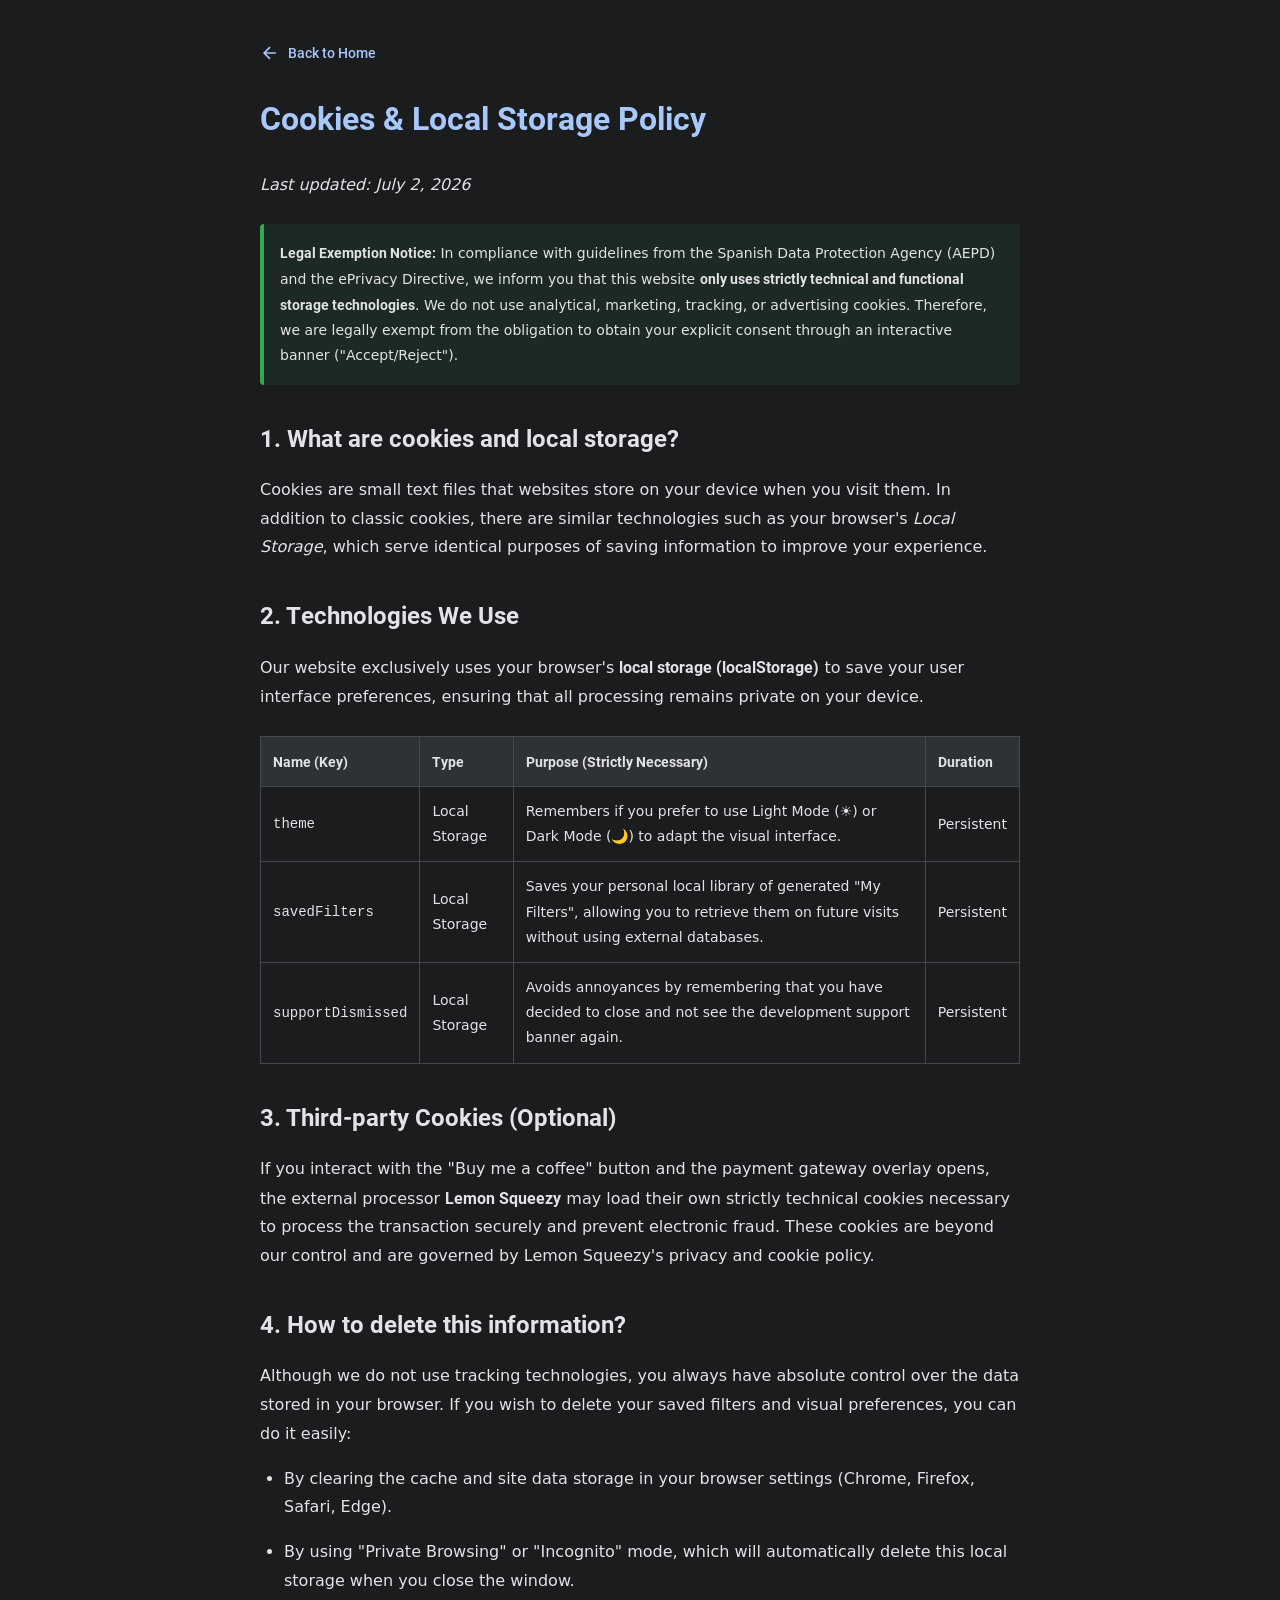
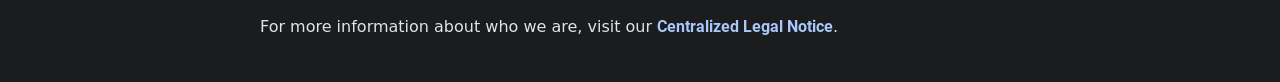
==== commit 2593bf6b: "FEATURE - Add global reach translation to 30 languages with native RTL and advanced variant mapping " ====
--- a/legal/cookies.html
+++ b/legal/cookies.html
@@ -1,22 +1,21 @@
 <!DOCTYPE html>
-<html lang="es" data-theme="dark">
+<html lang="en" data-theme="dark">
 <head>
   <meta charset="UTF-8" />
   <meta name="viewport" content="width=device-width, initial-scale=1.0" />
-  <title>Política de Cookies - Gmail Filter Builder</title>
+  <title data-i18n="legal.cookies_title">Cookies Policy - Gmail Filter Builder</title>
   <link rel="stylesheet" href="../assets/css/styles.css?v=3" />
   <style>
     .legal-container {
       max-width: 800px;
       margin: 40px auto;
       padding: 0 20px;
-      line-height: 1.6;
+      line-height: 1.8;
       color: var(--md-on-surface);
       font-family: var(--font-base);
     }
     .legal-container h1 { font-size: 32px; margin-bottom: 24px; color: var(--md-primary); }
     .legal-container h2 { font-size: 24px; margin-top: 32px; margin-bottom: 16px; }
-    .legal-container h3 { font-size: 18px; margin-top: 24px; margin-bottom: 12px; }
     .legal-container p, .legal-container li { margin-bottom: 16px; font-size: 16px; }
     .legal-container ul { padding-left: 24px; }
     .legal-container table { width: 100%; border-collapse: collapse; margin: 24px 0; font-size: 14px; }
@@ -33,69 +32,64 @@
   <div class="legal-container">
     <a href="../index.html" class="back-btn">
       <svg width="20" height="20" viewBox="0 0 24 24" fill="none" stroke="currentColor" stroke-width="2"><path d="M19 12H5M12 19l-7-7 7-7"/></svg>
-      Volver al inicio
+      <span data-i18n="legal.back_home">Back to Home</span>
     </a>
     
-    <h1>Política de Cookies y Almacenamiento Local</h1>
-    <p><em>Última actualización: 2 de Julio de 2026</em></p>
+    <h1 data-i18n="legal.cookies.h1">Cookies &amp; Local Storage Policy</h1>
+    <p><em data-i18n="legal.cookies.last_updated">Last updated: July 2, 2026</em></p>
 
-    <div class="alert-box">
-      <strong>Información sobre exención legal:</strong> En cumplimiento con las directrices de la Agencia Española de Protección de Datos (AEPD), le informamos de que este sitio web <strong>solo utiliza tecnologías de almacenamiento estrictamente técnicas y funcionales</strong>. No utilizamos cookies analíticas, de marketing, de rastreo ni publicitarias. Por tanto, estamos legalmente exentos de la obligación de recabar su consentimiento expreso mediante un panel interactivo ("Aceptar/Rechazar").
-    </div>
+    <div class="alert-box" data-i18n="legal.cookies.alert"><strong>Legal Exemption Notice:</strong> In compliance with guidelines from the Spanish Data Protection Agency (AEPD) and the ePrivacy Directive, we inform you that this website <strong>only uses strictly technical and functional storage technologies</strong>. We do not use analytical, marketing, tracking, or advertising cookies. Therefore, we are legally exempt from the obligation to obtain your explicit consent through an interactive banner ("Accept/Reject").</div>
 
-    <h2>1. ¿Qué son las cookies y el almacenamiento local?</h2>
-    <p>Las cookies son pequeños archivos de texto que los sitios web almacenan en su dispositivo al visitarlos. Además de las cookies clásicas, existen otras tecnologías similares como el <em>Local Storage</em> (almacenamiento local) de su navegador, que cumplen propósitos idénticos de guardar información para mejorar su experiencia.</p>
+    <h2 data-i18n="legal.cookies.h2_1">1. What are cookies and local storage?</h2>
+    <p data-i18n="legal.cookies.p_1_1">Cookies are small text files that websites store on your device when you visit them. In addition to classic cookies, there are similar technologies such as your browser's <em>Local Storage</em>, which serve identical purposes of saving information to improve your experience.</p>
 
-    <h2>2. Tecnologías que utilizamos</h2>
-    <p>Nuestra web utiliza exclusivamente el <strong>almacenamiento local (localStorage)</strong> de su navegador para guardar sus preferencias de interfaz de usuario, garantizando que todo el procesamiento se mantenga de forma privada en su dispositivo.</p>
+    <h2 data-i18n="legal.cookies.h2_2">2. Technologies We Use</h2>
+    <p data-i18n="legal.cookies.p_2_1">Our website exclusively uses your browser's <strong>local storage (localStorage)</strong> to save your user interface preferences, ensuring that all processing remains private on your device.</p>
     
     <table>
       <thead>
         <tr>
-          <th>Nombre (Clave)</th>
-          <th>Tipo</th>
-          <th>Finalidad (Estrictamente Necesaria)</th>
-          <th>Duración</th>
+          <th data-i18n="legal.cookies.th_name">Name (Key)</th>
+          <th data-i18n="legal.cookies.th_type">Type</th>
+          <th data-i18n="legal.cookies.th_purpose">Purpose (Strictly Necessary)</th>
+          <th data-i18n="legal.cookies.th_duration">Duration</th>
         </tr>
       </thead>
       <tbody>
         <tr>
           <td><code>theme</code></td>
-          <td>Local Storage</td>
-          <td>Recuerda si usted prefiere utilizar el Modo Claro (☀️) o el Modo Oscuro (🌙) para adaptar la interfaz visual.</td>
-          <td>Persistente</td>
+          <td data-i18n="legal.cookies.td_type_local">Local Storage</td>
+          <td data-i18n="legal.cookies.td_theme_desc">Remembers if you prefer to use Light Mode (☀️) or Dark Mode (🌙) to adapt the visual interface.</td>
+          <td data-i18n="legal.cookies.td_duration_persist">Persistent</td>
         </tr>
         <tr>
           <td><code>savedFilters</code></td>
-          <td>Local Storage</td>
-          <td>Guarda su biblioteca local personal de "Mis Filtros" generados, permitiéndole recuperarlos en futuras visitas sin usar bases de datos externas.</td>
-          <td>Persistente</td>
+          <td data-i18n="legal.cookies.td_type_local">Local Storage</td>
+          <td data-i18n="legal.cookies.td_filters_desc">Saves your personal local library of generated "My Filters", allowing you to retrieve them on future visits without using external databases.</td>
+          <td data-i18n="legal.cookies.td_duration_persist">Persistent</td>
         </tr>
         <tr>
           <td><code>supportDismissed</code></td>
-          <td>Local Storage</td>
-          <td>Evita molestias recordando que usted ha decidido cerrar y no volver a ver el banner informativo de apoyo al desarrollo.</td>
-          <td>Persistente</td>
+          <td data-i18n="legal.cookies.td_type_local">Local Storage</td>
+          <td data-i18n="legal.cookies.td_support_desc">Avoids annoyances by remembering that you have decided to close and not see the development support banner again.</td>
+          <td data-i18n="legal.cookies.td_duration_persist">Persistent</td>
         </tr>
       </tbody>
     </table>
 
-    <h2>3. Cookies de terceros (Opcionales)</h2>
-    <p>Si usted interactúa con el botón de "Invítame a un café" y se abre la pasarela de pago superpuesta, el procesador externo <strong>Lemon Squeezy</strong> podría cargar sus propias cookies estrictamente técnicas necesarias para procesar la transacción de forma segura y evitar el fraude electrónico. Estas cookies quedan fuera de nuestro control y se rigen por la política de privacidad y cookies de Lemon Squeezy.</p>
+    <h2 data-i18n="legal.cookies.h2_3">3. Third-party Cookies (Optional)</h2>
+    <p data-i18n="legal.cookies.p_3_1">If you interact with the "Buy me a coffee" button and the payment gateway overlay opens, the external processor <strong>Lemon Squeezy</strong> may load their own strictly technical cookies necessary to process the transaction securely and prevent electronic fraud. These cookies are beyond our control and are governed by Lemon Squeezy's privacy and cookie policy.</p>
 
-    <h2>4. ¿Cómo borrar esta información?</h2>
-    <p>Aunque no utilizamos tecnologías de rastreo, usted tiene en todo momento el control absoluto sobre los datos guardados en su navegador. Si desea borrar sus filtros guardados y sus preferencias visuales, puede hacerlo fácilmente:</p>
+    <h2 data-i18n="legal.cookies.h2_4">4. How to delete this information?</h2>
+    <p data-i18n="legal.cookies.p_4_1">Although we do not use tracking technologies, you always have absolute control over the data stored in your browser. If you wish to delete your saved filters and visual preferences, you can do it easily:</p>
     <ul>
-      <li>Vaciando la caché y el almacenamiento de datos de sitios en los ajustes de su navegador (Chrome, Firefox, Safari, Edge).</li>
-      <li>Utilizando el modo de "Navegación Privada" o "Incógnito", el cual borrará automáticamente este almacenamiento local al cerrar la ventana.</li>
+      <li data-i18n="legal.cookies.li_4_1">By clearing the cache and site data storage in your browser settings (Chrome, Firefox, Safari, Edge).</li>
+      <li data-i18n="legal.cookies.li_4_2">By using "Private Browsing" or "Incognito" mode, which will automatically delete this local storage when you close the window.</li>
     </ul>
 
-    <p>Para más información sobre quiénes somos, visite nuestro <strong><a href="#" id="hub-legal-link">Aviso Legal Centralizado</a></strong>.</p>
+    <p data-i18n="legal.cookies.p_4_2">For more information about who we are, visit our <strong><a href="https://salmonidas-dev.vercel.app/legal-identity" class="hub-legal-link">Centralized Legal Notice</a></strong>.</p>
   </div>
-  <script>
-    // Configuración del HUB LEGAL (El usuario pondrá aquí su enlace final)
-    const CENTRAL_LEGAL_HUB_URL = "https://salmonidas-dev.vercel.app/legal-identity"; 
-    document.getElementById('hub-legal-link').href = CENTRAL_LEGAL_HUB_URL;
-  </script>
+  
+  <script src="../assets/js/legal-i18n.js"></script>
 </body>
 </html>
--- a/assets/css/styles.css
+++ b/assets/css/styles.css
@@ -494,7 +494,7 @@
   border-top: 5px solid var(--md-on-surface-variant);
   pointer-events: none;
 }
-.md-select { appearance: none; padding-right: 28px; cursor: pointer; }
+.md-select { appearance: none; padding-inline-end: 28px; cursor: pointer; }
 
 /* ── Chip ─────────────────────────────────────────────────── */
 .md-chip {
@@ -750,7 +750,7 @@
   font-size: 13px;
 }
 .help-table th {
-  text-align: left;
+  text-align: start;
   font-weight: 600;
   color: var(--md-on-surface-variant);
   font-size: 11px;
@@ -941,7 +941,7 @@
   border: none;
   cursor: pointer;
   font-family: var(--font-base);
-  text-align: left;
+  text-align: start;
   transition: transform var(--transition-fast), box-shadow var(--transition-fast), background var(--transition-fast);
 }
 .donation-option:active {
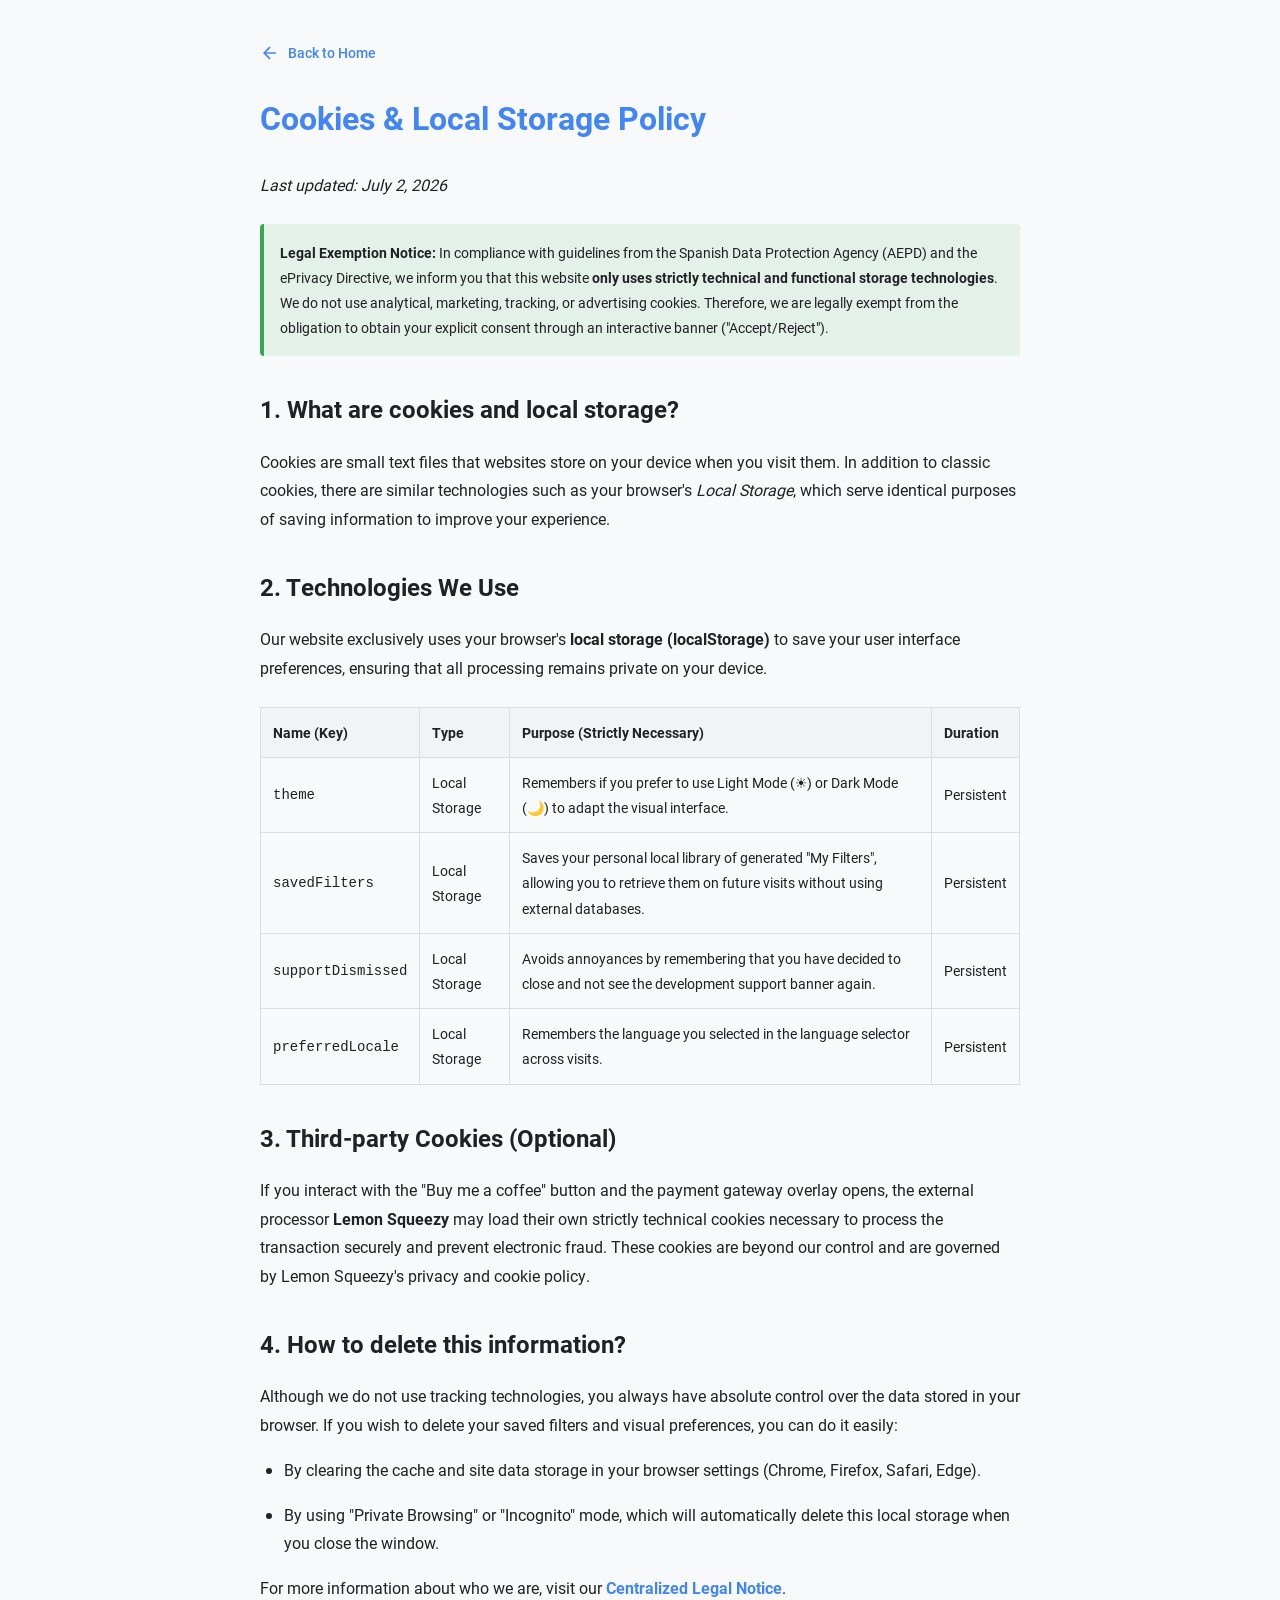
==== commit 66772c2b: "FEATURE - Complete Gmail filter engine, 2-level logic groups, and platform polish - Overhaul `query-" ====
--- a/legal/cookies.html
+++ b/legal/cookies.html
@@ -1,10 +1,10 @@
 <!DOCTYPE html>
-<html lang="en" data-theme="dark">
+<html lang="en">
 <head>
   <meta charset="UTF-8" />
-  <meta name="viewport" content="width=device-width, initial-scale=1.0" />
+  <meta name="viewport" content="width=device-width, initial-scale=1.0, viewport-fit=cover" />
   <title data-i18n="legal.cookies_title">Cookies Policy - Gmail Filter Builder</title>
-  <link rel="stylesheet" href="../assets/css/styles.css?v=3" />
+  <link rel="stylesheet" href="../assets/css/styles.css?v=6" />
   <style>
     .legal-container {
       max-width: 800px;
@@ -17,15 +17,15 @@
     .legal-container h1 { font-size: 32px; margin-bottom: 24px; color: var(--md-primary); }
     .legal-container h2 { font-size: 24px; margin-top: 32px; margin-bottom: 16px; }
     .legal-container p, .legal-container li { margin-bottom: 16px; font-size: 16px; }
-    .legal-container ul { padding-left: 24px; }
+    .legal-container ul { padding-inline-start: 24px; }
     .legal-container table { width: 100%; border-collapse: collapse; margin: 24px 0; font-size: 14px; }
-    .legal-container th, .legal-container td { border: 1px solid var(--md-outline); padding: 12px; text-align: left; }
+    .legal-container th, .legal-container td { border: 1px solid var(--md-outline); padding: 12px; text-align: start; }
     .legal-container th { background: var(--md-surface-variant); }
     .legal-container a { color: var(--md-primary); text-decoration: none; }
     .legal-container a:hover { text-decoration: underline; }
     .back-btn { display: inline-flex; align-items: center; gap: 8px; margin-bottom: 24px; color: var(--md-on-surface-variant); text-decoration: none; font-weight: 500; }
     .back-btn:hover { color: var(--md-primary); }
-    .alert-box { background: rgba(52, 168, 83, 0.1); border-left: 4px solid #34A853; padding: 16px; margin: 24px 0; border-radius: 4px; }
+    .alert-box { background: rgba(52, 168, 83, 0.1); border-inline-start: 4px solid #34A853; padding: 16px; margin: 24px 0; border-radius: 4px; }
   </style>
 </head>
 <body>
@@ -74,6 +74,12 @@
           <td data-i18n="legal.cookies.td_support_desc">Avoids annoyances by remembering that you have decided to close and not see the development support banner again.</td>
           <td data-i18n="legal.cookies.td_duration_persist">Persistent</td>
         </tr>
+        <tr>
+          <td><code>preferredLocale</code></td>
+          <td data-i18n="legal.cookies.td_type_local">Local Storage</td>
+          <td data-i18n="legal.cookies.td_locale_desc">Remembers the language you selected in the language selector across visits.</td>
+          <td data-i18n="legal.cookies.td_duration_persist">Persistent</td>
+        </tr>
       </tbody>
     </table>
 
@@ -87,7 +93,7 @@
       <li data-i18n="legal.cookies.li_4_2">By using "Private Browsing" or "Incognito" mode, which will automatically delete this local storage when you close the window.</li>
     </ul>
 
-    <p data-i18n="legal.cookies.p_4_2">For more information about who we are, visit our <strong><a href="https://salmonidas-dev.vercel.app/legal-identity" class="hub-legal-link">Centralized Legal Notice</a></strong>.</p>
+    <p data-i18n="legal.cookies.p_4_2">For more information about who we are, visit our <strong><a href="https://salmonidas-dev.vercel.app/legal-identity" class="hub-legal-link" target="_blank" rel="noopener noreferrer">Centralized Legal Notice</a></strong>.</p>
   </div>
   
   <script src="../assets/js/legal-i18n.js"></script>
--- a/assets/css/styles.css
+++ b/assets/css/styles.css
@@ -55,12 +55,13 @@
   --md-gmail-yellow-container: #FEF9C3;
 
   /* Surface / Background */
-  --md-background:       #F8F9FA;
-  --md-surface:          #FFFFFF;
-  --md-surface-variant:  #F1F3F4;
-  --md-surface-dim:      #E8EAED;
-  --md-outline:          #DADCE0;
-  --md-outline-variant:  #F1F3F4;
+  --md-background:             #F8F9FA;
+  --md-surface:                #FFFFFF;
+  --md-surface-variant:        #F1F3F4;
+  --md-surface-dim:            #E8EAED;
+  --md-surface-container-high: #E8EAED;
+  --md-outline:                #DADCE0;
+  --md-outline-variant:        #F1F3F4;
 
   /* On-Surface */
   --md-on-background:    #202124;
@@ -71,6 +72,7 @@
   --shadow-1: 0 1px 2px rgba(0,0,0,.08), 0 1px 3px 1px rgba(0,0,0,.06);
   --shadow-2: 0 1px 2px rgba(0,0,0,.1),  0 2px 6px 2px rgba(0,0,0,.08);
   --shadow-3: 0 4px 8px 3px rgba(0,0,0,.1), 0 1px 3px rgba(0,0,0,.12);
+  --shadow-5: 0 12px 32px rgba(0,0,0,.18), 0 4px 12px rgba(0,0,0,.12);
 
   /* Shape */
   --radius-xs: 4px;
@@ -129,6 +131,7 @@
   --md-surface:                #25272A;
   --md-surface-variant:        #2E3135;
   --md-surface-dim:            #3A3D41;
+  --md-surface-container-high: #32353A;
   --md-outline:                #44474B;
   --md-outline-variant:        #2E3135;
 
@@ -141,6 +144,7 @@
   --shadow-1: 0 1px 2px rgba(0,0,0,.35), 0 1px 3px 1px rgba(0,0,0,.25);
   --shadow-2: 0 1px 2px rgba(0,0,0,.4),  0 2px 6px 2px rgba(0,0,0,.3);
   --shadow-3: 0 4px 8px 3px rgba(0,0,0,.4), 0 1px 3px rgba(0,0,0,.4);
+  --shadow-5: 0 12px 36px rgba(0,0,0,.55), 0 4px 12px rgba(0,0,0,.45);
 }
 
 /* ── Dark Mode Specific Overrides ─────────────────────────── */
@@ -152,7 +156,7 @@
 
 [data-theme="dark"] .summary-box {
   background: #0A3818;
-  border-left-color: var(--md-tertiary);
+  border-inline-start-color: var(--md-tertiary);
 }
 [data-theme="dark"] .summary-box p { color: #6DD58C; }
 [data-theme="dark"] .summary-title  { color: #6DD58C; }
@@ -213,6 +217,20 @@
 /* ── Utilities ────────────────────────────────────────────── */
 .hidden { display: none !important; }
 .sr-only { position: absolute; width: 1px; height: 1px; overflow: hidden; clip: rect(0 0 0 0); white-space: nowrap; }
+.skip-link {
+  position: absolute;
+  top: -100px;
+  inset-inline-start: 16px;
+  z-index: 2000;
+  padding: 10px 16px;
+  background: var(--md-primary);
+  color: var(--md-on-primary);
+  border-radius: var(--radius-md);
+  font-weight: 600;
+  text-decoration: none;
+  box-shadow: var(--shadow-3);
+}
+.skip-link:focus { top: 12px; }
 
 /* ── App Shell ────────────────────────────────────────────── */
 .app-shell {
@@ -236,11 +254,12 @@
   top: 0;
   z-index: 100;
   box-shadow: var(--shadow-1);
+  padding-top: env(safe-area-inset-top);
 }
 .app-bar-inner {
   max-width: 1200px;
   margin: 0 auto;
-  padding: var(--sp-3) var(--sp-6);
+  padding: var(--sp-3) max(var(--sp-6), env(safe-area-inset-right)) var(--sp-3) max(var(--sp-6), env(safe-area-inset-left));
   display: flex;
   align-items: center;
   gap: var(--sp-4);
@@ -289,9 +308,14 @@
   background: var(--md-surface-variant);
   color: var(--md-on-surface);
   padding: var(--sp-1) var(--sp-3);
-  font-size: 13px;
+  font-size: 16px;
   cursor: pointer;
   outline: none;
+  white-space: nowrap;
+  overflow: hidden;
+  text-overflow: ellipsis;
+  height: 36px;
+  line-height: 1.2;
   transition: border-color var(--transition-fast);
 }
 #lang-select:focus { border-color: var(--md-primary); }
@@ -327,11 +351,16 @@
   cursor: pointer;
   background: none;
   border-top: none;
-  border-left: none;
-  border-right: none;
+  border-inline-start: none;
+  border-inline-end: none;
+  touch-action: manipulation;
+  -webkit-tap-highlight-color: transparent;
+  user-select: none;
 }
 .nav-link svg { width: 18px; height: 18px; }
-.nav-link:hover { color: var(--md-primary); background: var(--md-primary-container); }
+@media (hover: hover) and (pointer: fine) {
+  .nav-link:hover { color: var(--md-primary); background: var(--md-primary-container); }
+}
 .nav-link.active {
   color: var(--md-primary);
   border-bottom-color: var(--md-primary);
@@ -347,7 +376,7 @@
 }
 
 /* ── Section Layout ───────────────────────────────────────── */
-.main-section { display: flex; flex-direction: column; gap: var(--sp-5); }
+.main-section { display: flex; flex-direction: column; gap: var(--sp-5); scroll-margin-top: 80px; }
 
 /* ── Cards ────────────────────────────────────────────────── */
 .md-card {
@@ -408,9 +437,12 @@
   white-space: nowrap;
   line-height: 1;
   height: 36px;
+  touch-action: manipulation;
+  -webkit-tap-highlight-color: transparent;
+  user-select: none;
 }
 .md-btn:active { transform: scale(.97); }
-.md-btn svg, .btn-icon { width: 16px; height: 16px; }
+.md-btn svg, .btn-icon { width: 16px; height: 16px; pointer-events: none; }
 
 .md-btn-primary {
   background: var(--md-primary);
@@ -444,6 +476,13 @@
 }
 .md-btn-danger:hover { background: #F2B8B5; }
 [data-theme="dark"] .md-btn-danger:hover { background: #B3261E; }
+
+.example-delete-btn {
+  min-width: 36px;
+  padding: 0 10px;
+  justify-content: center;
+  flex-shrink: 0;
+}
 
 .icon-btn {
   display: inline-flex;
@@ -458,8 +497,11 @@
   cursor: pointer;
   transition: background var(--transition-fast), color var(--transition-fast);
   flex-shrink: 0;
-}
-.icon-btn svg { width: 18px; height: 18px; }
+  touch-action: manipulation;
+  -webkit-tap-highlight-color: transparent;
+  user-select: none;
+}
+.icon-btn svg { width: 18px; height: 18px; pointer-events: none; }
 .icon-btn:hover { background: var(--md-surface-dim); color: var(--md-error); }
 
 /* ── Form Inputs ──────────────────────────────────────────── */
@@ -470,7 +512,7 @@
   border-radius: var(--radius-sm);
   background: var(--md-surface);
   color: var(--md-on-surface);
-  font-size: 13px;
+  font-size: 16px;
   outline: none;
   transition: border-color var(--transition-fast), box-shadow var(--transition-fast);
   height: 40px;
@@ -484,20 +526,34 @@
 .select-wrapper::after {
   content: '';
   position: absolute;
-  right: 10px;
+  inset-inline-end: 10px;
   top: 50%;
   transform: translateY(-50%);
   width: 0;
   height: 0;
-  border-left: 4px solid transparent;
-  border-right: 4px solid transparent;
+  border-inline-start: 4px solid transparent;
+  border-inline-end: 4px solid transparent;
   border-top: 5px solid var(--md-on-surface-variant);
   pointer-events: none;
 }
-.md-select { appearance: none; padding-inline-end: 28px; cursor: pointer; }
+.md-select {
+  -webkit-appearance: none;
+  -moz-appearance: none;
+  appearance: none;
+  padding-inline-end: 32px;
+  cursor: pointer;
+  white-space: nowrap;
+  overflow: hidden;
+  text-overflow: ellipsis;
+  line-height: 1.25;
+}
+.md-select::picker-icon {
+  display: none;
+}
 
 /* ── Chip ─────────────────────────────────────────────────── */
 .md-chip {
+  position: relative;
   display: inline-flex;
   align-items: center;
   gap: var(--sp-1);
@@ -510,22 +566,77 @@
   font-weight: 500;
   cursor: pointer;
   user-select: none;
+  touch-action: manipulation;
+  -webkit-tap-highlight-color: transparent;
   transition: background var(--transition-fast), border-color var(--transition-fast), color var(--transition-fast);
   height: 32px;
 }
-.md-chip input[type="checkbox"] { display: none; }
+.md-chip input[type="checkbox"] {
+  position: absolute;
+  opacity: 0;
+  width: 1px;
+  height: 1px;
+  margin: 0;
+  pointer-events: none;
+}
+.md-chip:focus-within {
+  outline: 2px solid var(--md-primary);
+  outline-offset: 2px;
+}
 .md-chip.active {
   background: var(--md-error-container);
   border-color: var(--md-error);
   color: var(--md-error);
 }
-.md-chip:hover { border-color: var(--md-primary); }
-
-/* ── Condition Builder ────────────────────────────────────── */
+@media (hover: hover) and (pointer: fine) {
+  .md-chip:hover { border-color: var(--md-primary); }
+}
+
+/* ── Condition & 2-Level Group Builder ────────────────────── */
 #conditions-list {
   display: flex;
   flex-direction: column;
   gap: var(--sp-3);
+}
+
+.filter-group {
+  background: var(--md-surface);
+  border: 1px solid var(--md-outline);
+  border-inline-start: 4px solid var(--md-primary);
+  border-radius: var(--radius-md);
+  padding: var(--sp-4);
+  display: flex;
+  flex-direction: column;
+  gap: var(--sp-3);
+  animation: rowFadeIn 220ms ease-out both;
+}
+.group-header {
+  display: flex;
+  align-items: center;
+  justify-content: space-between;
+  flex-wrap: wrap;
+  gap: var(--sp-2);
+}
+.group-logic-control {
+  display: flex;
+  align-items: center;
+  flex-wrap: wrap;
+  gap: var(--sp-2);
+}
+.group-header-actions {
+  display: flex;
+  align-items: center;
+  gap: var(--sp-2);
+}
+.group-children {
+  display: flex;
+  flex-direction: column;
+  gap: var(--sp-3);
+  padding-inline-start: var(--sp-2);
+}
+.group-footer {
+  display: flex;
+  justify-content: flex-start;
 }
 
 .condition-row {
@@ -534,13 +645,10 @@
   border-radius: var(--radius-md);
   padding: var(--sp-4);
   transition: border-color var(--transition-fast), box-shadow var(--transition-fast);
-  animation: slideIn 200ms var(--transition-std) both;
-}
-.condition-row:hover { border-color: var(--md-primary); box-shadow: var(--shadow-1); }
-
-@keyframes slideIn {
-  from { opacity: 0; transform: translateY(-8px); }
-  to   { opacity: 1; transform: translateY(0); }
+  animation: rowFadeIn 220ms ease-out both;
+}
+@media (hover: hover) and (pointer: fine) {
+  .condition-row:hover { border-color: var(--md-primary); box-shadow: var(--shadow-1); }
 }
 
 .condition-header {
@@ -563,6 +671,39 @@
   color: var(--md-on-surface-variant);
 }
 
+.around-inputs {
+  display: flex;
+  flex-wrap: wrap;
+  align-items: center;
+  gap: var(--sp-2);
+}
+.around-word1, .around-word2 { flex: 1; min-width: 110px; }
+.around-distance { width: 68px; text-align: center; flex-shrink: 0; }
+.around-sep {
+  font-family: var(--font-mono);
+  font-size: 11px;
+  font-weight: 700;
+  color: var(--md-primary);
+}
+.around-ordered-chip { flex-shrink: 0; }
+
+.date-epoch-row {
+  display: flex;
+  align-items: center;
+  gap: var(--sp-2);
+}
+.date-epoch-row .condition-value-input { flex: 1; min-width: 0; }
+.epoch-toggle-btn {
+  height: 40px;
+  padding: 0 var(--sp-3);
+  font-size: 12px;
+  flex-shrink: 0;
+}
+.epoch-toggle-btn.active {
+  background: var(--md-primary);
+  color: var(--md-on-primary);
+}
+
 .condition-actions {
   display: flex;
   align-items: center;
@@ -583,10 +724,11 @@
   display: flex;
   align-items: center;
   gap: var(--sp-3);
-  margin-top: var(--sp-3);
-  padding-top: var(--sp-3);
-  border-top: 1px dashed var(--md-outline);
-}
+  margin-bottom: var(--sp-3);
+  padding-bottom: var(--sp-3);
+  border-bottom: 1px dashed var(--md-outline);
+}
+
 .logic-label { font-size: 12px; color: var(--md-on-surface-variant); font-weight: 500; }
 .logic-toggle { display: flex; border: 1px solid var(--md-outline); border-radius: var(--radius-full); overflow: hidden; }
 .logic-btn {
@@ -597,6 +739,9 @@
   background: transparent;
   color: var(--md-on-surface-variant);
   cursor: pointer;
+  touch-action: manipulation;
+  -webkit-tap-highlight-color: transparent;
+  user-select: none;
   transition: background var(--transition-fast), color var(--transition-fast);
 }
 .logic-btn.active { background: var(--md-primary); color: var(--md-on-primary); }
@@ -629,7 +774,7 @@
   width: 100%;
   min-height: 80px;
   font-family: var(--font-mono);
-  font-size: 13px;
+  font-size: 16px;
   border: 1px solid var(--md-outline);
   border-radius: var(--radius-sm);
   padding: var(--sp-3);
@@ -669,14 +814,70 @@
   flex-wrap: wrap;
   gap: var(--sp-2);
 }
-.char-count { font-size: 12px; color: var(--md-on-surface-variant); }
-.query-actions { display: flex; gap: var(--sp-2); }
+.char-count {
+  font-size: 12px;
+  font-weight: 500;
+  color: var(--md-on-surface-variant);
+}
+.char-count.char-warn {
+  color: #856000;
+  font-weight: 600;
+}
+.char-count.char-error {
+  color: var(--md-error);
+  font-weight: 700;
+}
+[data-theme="dark"] .char-count.char-warn {
+  color: #FDD663;
+}
+.query-actions { display: flex; gap: var(--sp-2); flex-wrap: wrap; }
+
+.query-diagnostics {
+  margin-top: var(--sp-4);
+  display: flex;
+  flex-direction: column;
+  gap: var(--sp-2);
+}
+.diagnostic-item {
+  display: flex;
+  align-items: center;
+  flex-wrap: wrap;
+  gap: var(--sp-2);
+  padding: var(--sp-3) var(--sp-4);
+  border-radius: var(--radius-sm);
+  border-inline-start: 4px solid transparent;
+  font-size: 13px;
+  line-height: 1.45;
+}
+.diagnostic-icon { flex-shrink: 0; font-size: 15px; }
+.diagnostic-text { flex: 1; min-width: 180px; }
+.diagnostic-fix-btn { height: 30px; font-size: 12px; padding: 0 var(--sp-3); }
+
+.diagnostic-warn {
+  background: #FEF9C3;
+  border-inline-start-color: #FBBC04;
+  color: #5C4200;
+}
+.diagnostic-error {
+  background: var(--md-error-container);
+  border-inline-start-color: var(--md-error);
+  color: var(--md-on-error-container);
+}
+.diagnostic-info {
+  background: var(--md-primary-container);
+  border-inline-start-color: var(--md-primary);
+  color: var(--md-on-primary-container);
+}
+[data-theme="dark"] .diagnostic-warn {
+  background: #3D3400;
+  color: #FEF9C3;
+}
 
 .summary-box {
   background: var(--md-tertiary-container);
   border-radius: var(--radius-md);
   padding: var(--sp-4);
-  border-left: 4px solid var(--md-tertiary);
+  border-inline-start: 4px solid var(--md-tertiary);
 }
 .summary-box p {
   font-size: 13px;
@@ -715,7 +916,9 @@
   overflow: hidden;
   transition: box-shadow var(--transition-std), transform var(--transition-std);
 }
-.example-card:hover { box-shadow: var(--shadow-3); transform: translateY(-2px); }
+@media (hover: hover) and (pointer: fine) {
+  .example-card:hover { box-shadow: var(--shadow-3); transform: translateY(-2px); }
+}
 .example-card-body { padding: var(--sp-4) var(--sp-4) var(--sp-3); flex: 1; min-width: 0; }
 .example-card-title { font-size: 14px; font-weight: 600; color: var(--md-on-surface); margin-bottom: var(--sp-2); }
 .example-card-desc  { font-size: 13px; color: var(--md-on-surface-variant); line-height: 1.5; margin-bottom: var(--sp-3); }
@@ -823,7 +1026,7 @@
 .app-footer {
   border-top: 1px solid var(--md-outline);
   background: var(--md-surface);
-  padding: var(--sp-4) var(--sp-6);
+  padding: var(--sp-4) max(var(--sp-6), env(safe-area-inset-right)) max(var(--sp-4), env(safe-area-inset-bottom)) max(var(--sp-6), env(safe-area-inset-left));
   margin-top: var(--sp-8);
 }
 .app-footer-inner {
@@ -838,6 +1041,43 @@
   color: var(--md-on-surface-variant);
 }
 .footer-disclaimer { font-style: italic; }
+
+.author-pill {
+  display: inline-flex;
+  align-items: center;
+  gap: 8px;
+  padding: 4px 12px 4px 6px;
+  border-radius: 999px;
+  background-color: var(--md-surface-variant);
+  color: var(--md-on-surface-variant);
+  text-decoration: none;
+  font-size: 14px;
+  font-weight: 500;
+  border: 1px solid var(--md-outline-variant);
+  transition: all 0.2s cubic-bezier(0.2, 0, 0, 1);
+}
+.author-pill:hover,
+.author-pill:focus-visible {
+  background-color: var(--md-surface-container-high);
+  color: var(--md-on-surface);
+  border-color: var(--md-outline);
+  transform: translateY(-1px);
+  box-shadow: 0 2px 4px rgba(0,0,0,0.1);
+}
+.author-pill img {
+  width: 20px;
+  height: 20px;
+  border-radius: 50%;
+  object-fit: cover;
+  transition: transform 0.2s;
+}
+.author-pill:hover img {
+  transform: scale(1.05);
+}
+[data-theme="dark"] .author-pill img {
+  /* Only add a slight brightness boost in dark mode so colors pop more against the dark pill background */
+  filter: brightness(1.2);
+}
 
 /* ── Save Filter Modal ────────────────────────────────────── */
 .modal-overlay {
@@ -850,7 +1090,8 @@
   align-items: center;
   justify-content: center;
   z-index: 1000;
-  padding: var(--sp-4);
+  padding: max(var(--sp-4), env(safe-area-inset-top)) max(var(--sp-4), env(safe-area-inset-right)) max(var(--sp-4), env(safe-area-inset-bottom)) max(var(--sp-4), env(safe-area-inset-left));
+  transform: translateZ(0);
   animation: modal-fade-in 0.18s ease;
 }
 .modal-overlay.hidden { display: none; }
@@ -900,7 +1141,7 @@
   background: var(--md-surface);
   color: var(--md-on-surface);
   font-family: var(--font-base);
-  font-size: 14px;
+  font-size: 16px;
   outline: none;
   transition: border-color var(--transition-std), box-shadow var(--transition-std);
   box-sizing: border-box;
@@ -915,7 +1156,7 @@
   background: var(--md-surface-variant);
   border-radius: var(--radius-sm);
   padding: var(--sp-2) var(--sp-3);
-  border-left: 3px solid var(--md-primary);
+  border-inline-start: 3px solid var(--md-primary);
 }
 .modal-actions {
   display: flex;
@@ -983,12 +1224,24 @@
   color: #F28B82;
 }
 
+.dismiss-header-icon {
+  background: #FFF3E0;
+  color: #E65100;
+}
+[data-theme="dark"] .dismiss-header-icon {
+  background: #3E2723;
+  color: #FFB74D;
+}
+.dismiss-confirm-card {
+  max-width: 400px;
+}
+
 /* ── Save Snackbar ────────────────────────────────────────── */
 .snackbar {
   position: fixed;
-  bottom: 24px;
+  bottom: max(24px, calc(16px + env(safe-area-inset-bottom)));
   left: 50%;
-  transform: translateX(-50%) translateY(0);
+  transform: translate3d(-50%, 0, 0);
   background: var(--md-on-surface);
   color: var(--md-surface);
   border-radius: var(--radius-full);
@@ -1008,8 +1261,8 @@
   display: none;
 }
 @keyframes snackbar-in {
-  from { transform: translateX(-50%) translateY(40px); opacity: 0; }
-  to   { transform: translateX(-50%) translateY(0);    opacity: 1; }
+  from { transform: translate3d(-50%, 40px, 0); opacity: 0; }
+  to   { transform: translate3d(-50%, 0, 0);    opacity: 1; }
 }
 .snackbar-action {
   background: none;
@@ -1048,7 +1301,9 @@
 
 @media (max-width: 480px) {
   .app-bar-inner { padding: var(--sp-2) var(--sp-4); gap: var(--sp-3); }
-  .nav-bar-inner { padding: 0 var(--sp-4); }
+  .nav-bar-inner { padding: 0 var(--sp-2); justify-content: space-between; }
+  .nav-link      { padding: var(--sp-3) var(--sp-2); gap: 5px; font-size: 12.5px; }
+  .nav-link svg  { width: 16px; height: 16px; }
   .main-content  { padding: var(--sp-4); }
   .card-header   { padding: var(--sp-3) var(--sp-4); }
   .card-body     { padding: var(--sp-4); }
@@ -1065,7 +1320,7 @@
   .query-actions .md-btn, .query-actions #btn-open-gmail { width: 100%; flex: none; justify-content: center; height: auto; padding: 10px; white-space: normal; line-height: 1.4; }
 
   .condition-actions { margin-top: var(--sp-2); }
-  #lang-select { max-width: 100px; text-overflow: ellipsis; overflow: hidden; }
+  #lang-select { max-width: 145px; padding: var(--sp-1) var(--sp-2); white-space: nowrap; overflow: hidden; text-overflow: ellipsis; }
   
   /* Guide adjustments for small screens */
   .guide-step { flex-direction: column; gap: var(--sp-3); padding: var(--sp-3); }
@@ -1103,8 +1358,8 @@
 /* ── Support Toast ────────────────────────────────────────── */
 #support-toast {
   position: fixed;
-  bottom: 24px;
-  right: 24px;
+  bottom: max(24px, calc(16px + env(safe-area-inset-bottom)));
+  inset-inline-end: max(24px, env(safe-area-inset-right));
   z-index: 300;
   width: 320px;
   background: linear-gradient(135deg, #1558D6 0%, #0B3D9E 100%);
@@ -1115,14 +1370,13 @@
   display: flex;
   flex-direction: column;
   gap: var(--sp-3);
-  /* Hidden state */
-  transform: translateY(calc(100% + 32px));
+  transform: translate3d(0, calc(100% + 32px), 0);
   opacity: 0;
   pointer-events: none;
   transition: transform 420ms cubic-bezier(.2,0,0,1), opacity 420ms;
 }
 #support-toast.toast-visible {
-  transform: translateY(0);
+  transform: translate3d(0, 0, 0);
   opacity: 1;
   pointer-events: auto;
 }
@@ -1198,10 +1452,9 @@
 
 @media (max-width: 480px) {
   #support-toast {
-    left: 12px;
-    right: 12px;
+    inset-inline: 12px;
     width: auto;
-    bottom: 16px;
+    bottom: max(16px, env(safe-area-inset-bottom));
   }
 }
 
@@ -1213,7 +1466,7 @@
   color: #3E2000;
 }
 .logic-btn:last-child.active {
-  background: #4285F4;
+  background: #1A73E8;
   color: #FFFFFF;
 }
 
@@ -1235,9 +1488,13 @@
 .help-table tbody tr:nth-child(4n+4) .op-cell code { background: #FEF9C3; color: #856000; }
 
 /* Dark mode variants */
-[data-theme="dark"] .logic-btn:last-child.active {
+[data-theme="dark"] .logic-btn:first-child.active {
   background: #856000;
   color: #FDD663;
+}
+[data-theme="dark"] .logic-btn:last-child.active {
+  background: var(--md-primary);
+  color: var(--md-on-primary);
 }
 [data-theme="dark"] .example-card:nth-child(4n+1) .example-card-query { background: #4E1F1C; color: #F28B82; }
 [data-theme="dark"] .example-card:nth-child(4n+2) .example-card-query { background: #1A3A6E; color: #8AB4F8; }
@@ -1281,7 +1538,7 @@
   border-radius: 50%;
   background: var(--md-primary);
   color: #FFF;
-  font-family: 'Google Sans', sans-serif;
+  font-family: var(--font-base);
   font-size: 15px;
   font-weight: 700;
   display: flex;
@@ -1293,7 +1550,7 @@
 .guide-step-content { flex: 1; }
 
 .guide-step-title {
-  font-family: 'Google Sans', sans-serif;
+  font-family: var(--font-base);
   font-size: 15px;
   font-weight: 600;
   color: var(--md-on-surface);
@@ -1313,13 +1570,15 @@
   margin-top: 12px;
   padding: 12px 16px;
   background: #FEF9C3;
-  border-left: 4px solid #FBBC04;
-  border-radius: 0 var(--radius-sm) var(--radius-sm) 0;
+  border-inline-start: 4px solid #FBBC04;
+  border-radius: 0;
+  border-start-end-radius: var(--radius-sm);
+  border-end-end-radius: var(--radius-sm);
 }
 
 .guide-tip-label {
   display: block;
-  font-family: 'Google Sans', sans-serif;
+  font-family: var(--font-base);
   font-size: 11px;
   font-weight: 700;
   letter-spacing: 0.08em;
@@ -1362,7 +1621,7 @@
 
 [data-theme="dark"] .guide-tip-callout {
   background: #3D3400;
-  border-left-color: #FBBC04;
+  border-inline-start-color: #FBBC04;
 }
 [data-theme="dark"] .guide-tip-label { color: #FDD663; }
 [data-theme="dark"] .guide-tip-callout p { color: #FEF9C3; }
@@ -1396,62 +1655,21 @@
   color: inherit;
 } 
 
-/* ── Phase 5 Animations & Refinements ─────────────────────── */
-
-/* 1) Modal & Overlay Animations */
-.modal-overlay {
-  transition: opacity 300ms ease, backdrop-filter 300ms ease;
-  backdrop-filter: blur(0px);
-}
-.modal-overlay:not(.hidden) {
-  backdrop-filter: blur(4px);
-  display: flex;
-}
-
-.modal-card {
-  transform: scale(0.9) translateY(20px);
-  opacity: 0;
-  transition: transform 400ms cubic-bezier(0.34, 1.56, 0.64, 1), opacity 300ms ease;
-}
-.modal-overlay:not(.hidden) .modal-card {
-  transform: scale(1) translateY(0);
-  opacity: 1;
-}
-
-/* 2) Delete Modal (Danger Theme) */
+/* ── Modal Danger, PWA & Accessibility Polish ─────────────── */
+
 .modal-card-danger {
   border-top: 4px solid var(--md-error) !important;
 }
 .modal-card-danger .modal-header-icon {
-  background: #F9DEDC; /* M3 Error container */
-  color: var(--md-error);
-}
-.md-card-danger .modal-header-icon {
   background: var(--md-error-container);
   color: var(--md-on-error-container);
 }
 
-/* 3) Snackbar Animation */
-.snackbar {
-  transform: translateX(-50%) translateY(100px);
-  opacity: 0;
-  transition: transform 400ms cubic-bezier(0.2, 0, 0, 1), opacity 300ms;
-}
-.snackbar:not(.hidden) {
-  transform: translateX(-50%) translateY(0);
-  opacity: 1;
-}
-
-/* 4) Condition Row Animation */
 @keyframes rowFadeIn {
   from { opacity: 0; transform: translateY(10px); }
   to { opacity: 1; transform: translateY(0); }
 }
-.condition-row {
-  animation: rowFadeIn 300ms ease-out both;
-}
-
-/* 5) PWA & iOS Hints */
+
 .help-card {
   display: flex;
   flex-direction: column;
@@ -1462,13 +1680,28 @@
   margin-top: var(--sp-3);
   padding: var(--sp-4);
   background: #E8F0FE;
-  border-left: 4px solid var(--md-primary);
-  border-radius: 0 var(--radius-md) var(--radius-md) 0;
+  border-inline-start: 4px solid var(--md-primary);
+  border-radius: 0;
+  border-start-end-radius: var(--radius-md);
+  border-end-end-radius: var(--radius-md);
   color: var(--md-primary);
 }
 [data-theme="dark"] .ios-hint {
   background: #1A3A6E;
   color: #D2E3FC;
+}
+
+.md-card {
+  scroll-margin-top: 80px;
+}
+
+@media (prefers-reduced-motion: reduce) {
+  *, *::before, *::after {
+    animation-duration: 0.01ms !important;
+    animation-iteration-count: 1 !important;
+    transition-duration: 0.01ms !important;
+    scroll-behavior: auto !important;
+  }
 }
 
 /* 6) Empty Library Placeholder */
